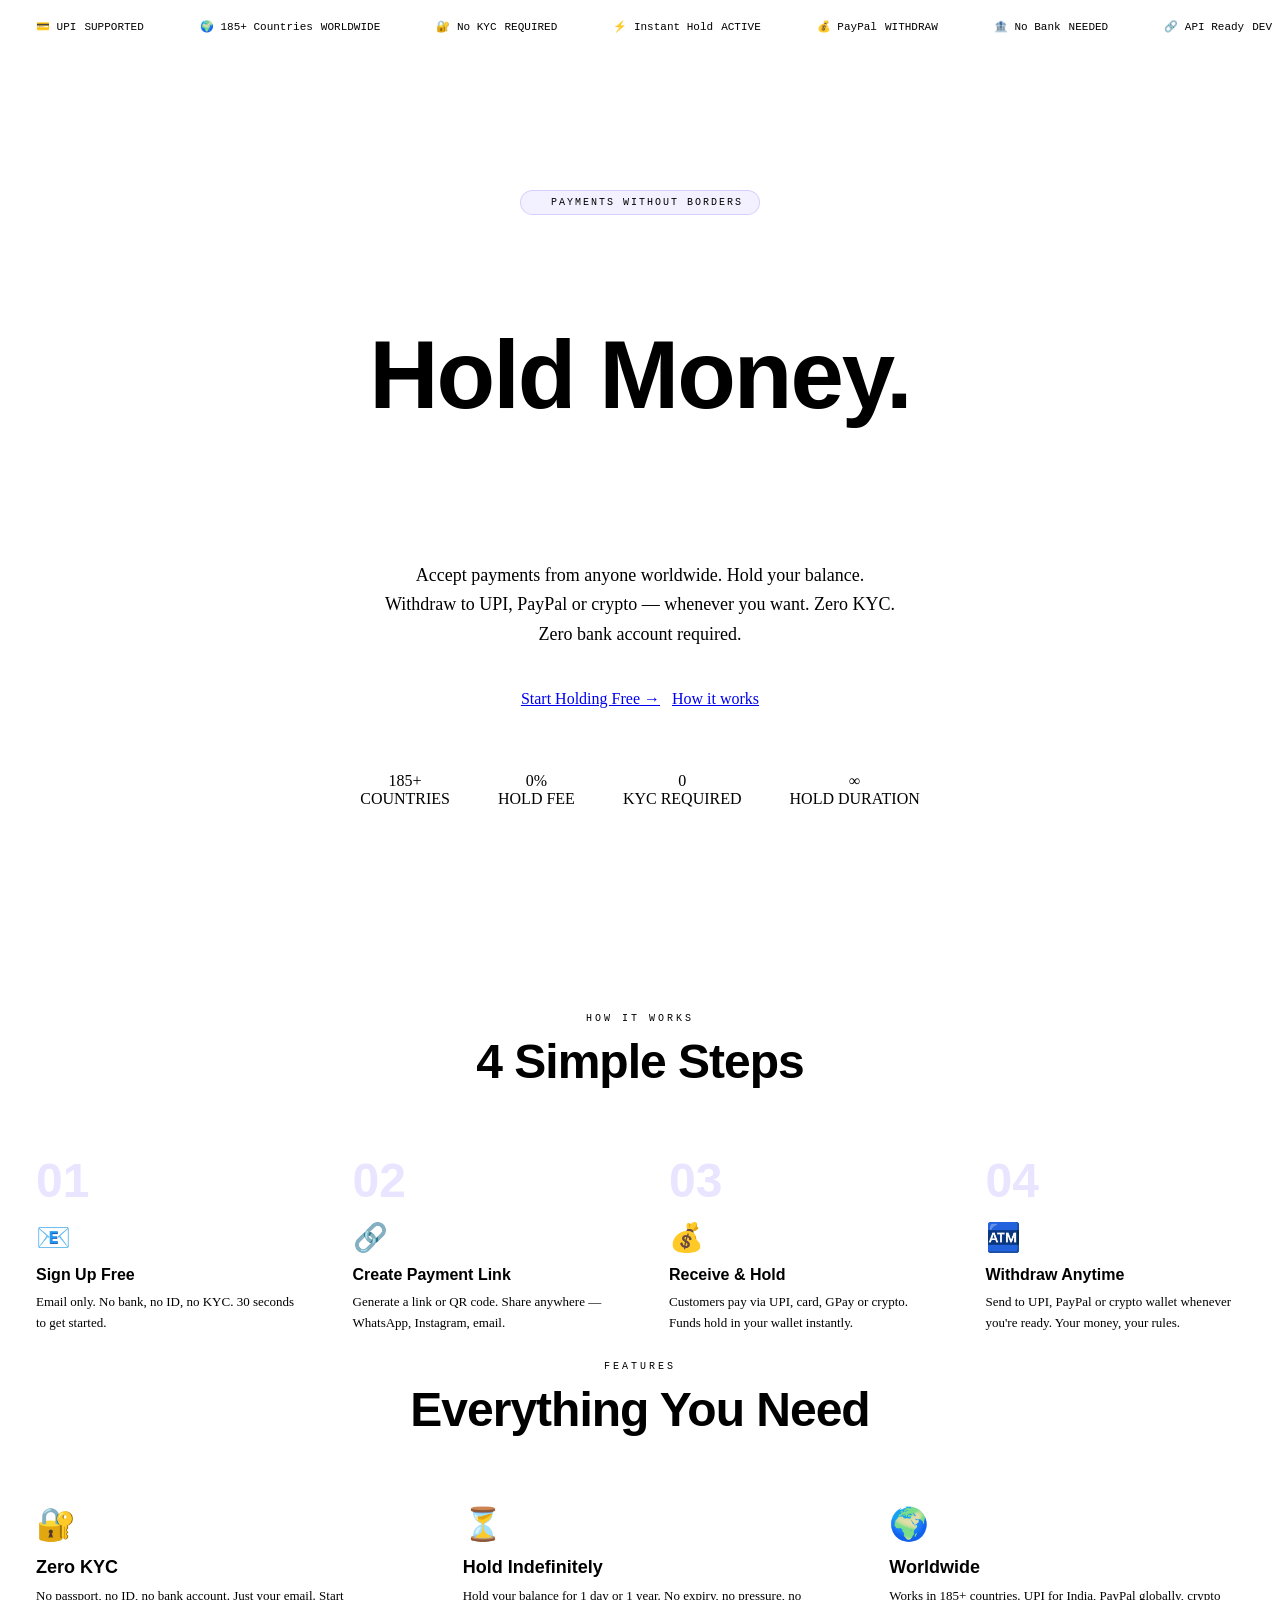
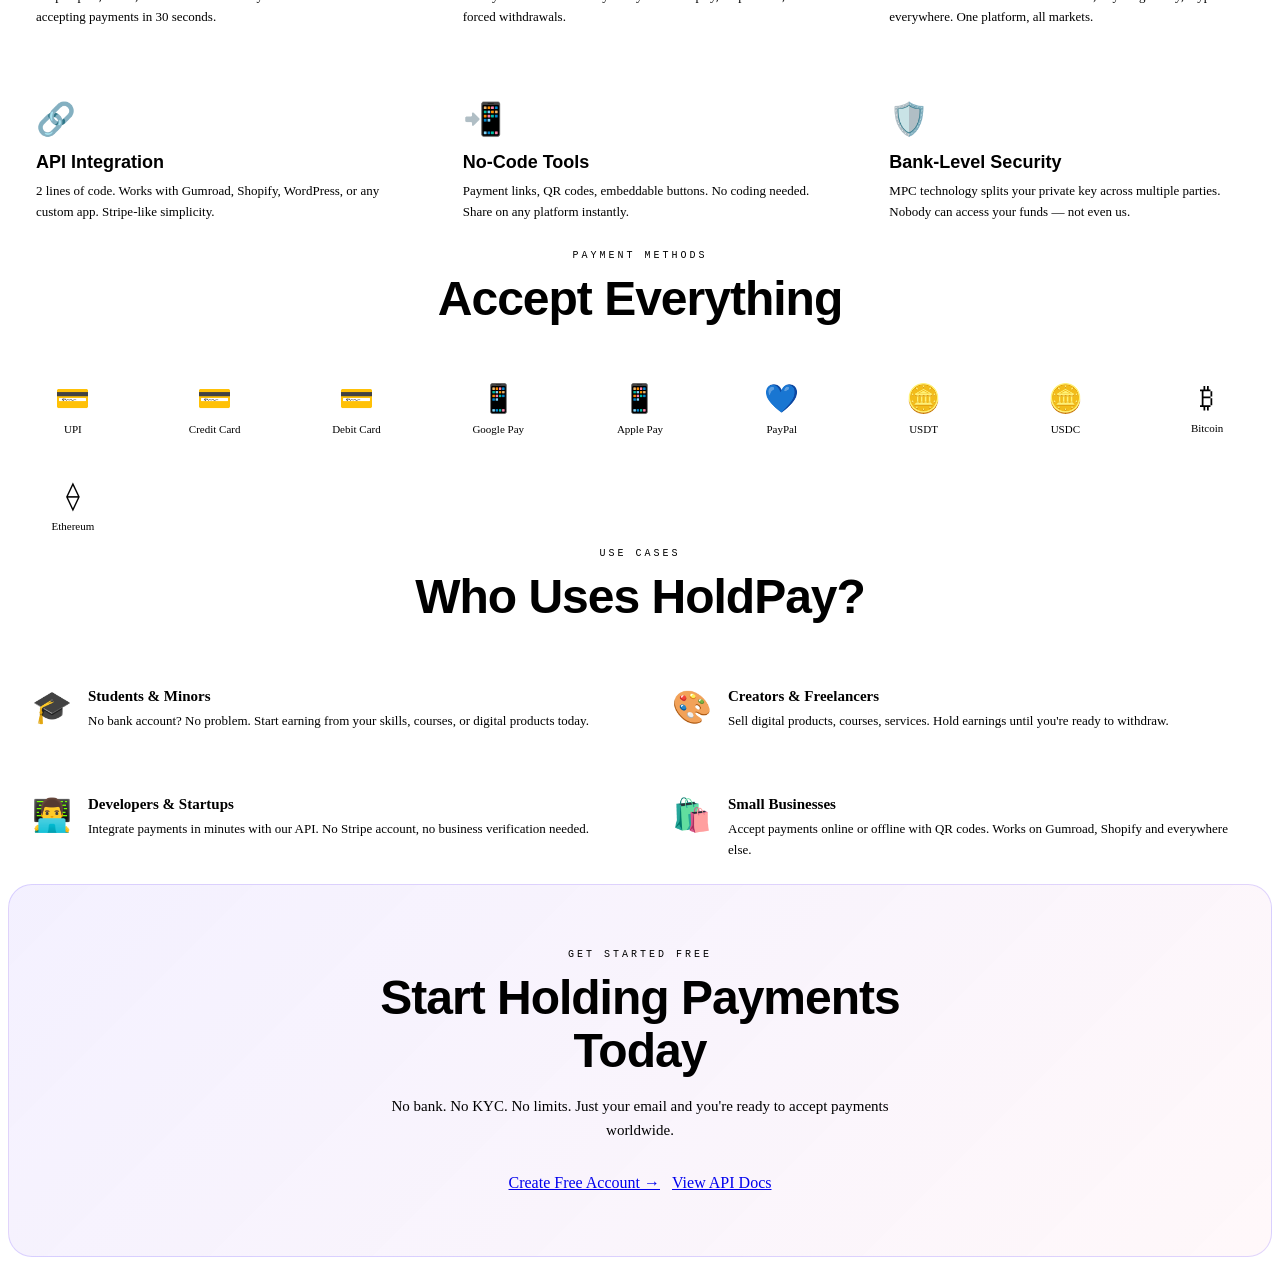
==== index.html @ 2af6b107 "Add files via upload" ====
<!DOCTYPE html>
<html lang="en">
<head>
<meta charset="UTF-8">
<meta name="viewport" content="width=device-width, initial-scale=1.0">
<title>HoldPay — Hold. Pay. Anywhere. No Bank Needed.</title>
<meta name="description" content="Hold payments without a bank account. No KYC. No limits. Works worldwide. Accept UPI, cards, crypto — withdraw to UPI or PayPal anytime.">
<link rel="stylesheet" href="css/main.css">
<style>
/* HERO */
.hero {
  min-height: 92vh;
  display: flex; flex-direction: column;
  justify-content: center; align-items: center;
  text-align: center; padding: 80px 24px 60px;
  position: relative; z-index: 1;
}

.hero-badge {
  display: inline-flex; align-items: center; gap: 8px;
  background: rgba(108,71,255,0.08);
  border: 1px solid rgba(108,71,255,0.2);
  border-radius: 100px; padding: 6px 16px;
  font-family: 'JetBrains Mono', monospace;
  font-size: 10px; letter-spacing: 2px; color: var(--accent);
  margin-bottom: 32px;
}

.hero-badge::before {
  content: ''; width: 6px; height: 6px;
  background: var(--accent3); border-radius: 50%;
  animation: livepulse 1.5s infinite;
}

.hero-title {
  font-family: 'Syne', sans-serif;
  font-size: clamp(48px, 9vw, 96px);
  font-weight: 800; letter-spacing: -2px; line-height: 1;
  margin-bottom: 24px;
}

.hero-title .line1 { display: block; color: var(--text); }
.hero-title .line2 {
  display: block;
  background: linear-gradient(135deg, var(--accent) 0%, var(--accent2) 100%);
  -webkit-background-clip: text; -webkit-text-fill-color: transparent;
}

.hero-sub {
  font-size: 18px; color: var(--muted2);
  max-width: 520px; line-height: 1.65; margin-bottom: 40px;
}

.hero-btns {
  display: flex; gap: 12px; flex-wrap: wrap;
  justify-content: center; margin-bottom: 64px;
}

/* STATS */
.stats-row {
  display: flex; gap: 48px; flex-wrap: wrap;
  justify-content: center; margin-bottom: 80px;
}

.stat-item { text-align: center; }

/* MARQUEE */
.marquee-wrap {
  width: 100%; overflow: hidden;
  background: var(--surface);
  border-top: 1px solid var(--border);
  border-bottom: 1px solid var(--border);
  padding: 12px 0;
}

.marquee-track {
  display: flex; gap: 0;
  animation: marquee 25s linear infinite;
  white-space: nowrap;
}

.marquee-item {
  display: inline-flex; align-items: center; gap: 8px;
  padding: 0 28px;
  font-family: 'JetBrains Mono', monospace;
  font-size: 11px; color: var(--muted2);
}

.marquee-item span { color: var(--accent3); }
@keyframes marquee { from { transform: translateX(0); } to { transform: translateX(-50%); } }

/* HOW IT WORKS */
.steps-grid {
  display: grid; grid-template-columns: repeat(4, 1fr);
  gap: 2px; position: relative;
}

@media(max-width:768px) { .steps-grid { grid-template-columns: 1fr 1fr; gap: 12px; } }

.step-card {
  background: var(--surface); border: 1px solid var(--border);
  padding: 28px; position: relative; overflow: hidden;
  transition: border-color 0.2s;
}

.step-card:first-child { border-radius: 16px 0 0 16px; }
.step-card:last-child { border-radius: 0 16px 16px 0; }
.step-card:hover { border-color: rgba(108,71,255,0.4); }

.step-num {
  font-family: 'Syne', sans-serif; font-size: 48px;
  font-weight: 800; color: rgba(108,71,255,0.15);
  line-height: 1; margin-bottom: 16px;
}

.step-icon { font-size: 28px; margin-bottom: 12px; display: block; }
.step-title { font-family: 'Syne', sans-serif; font-size: 16px; font-weight: 700; margin-bottom: 8px; }
.step-desc { font-size: 13px; color: var(--muted2); line-height: 1.6; }

/* FEATURES */
.features-grid {
  display: grid; grid-template-columns: repeat(3, 1fr); gap: 16px;
}

@media(max-width:768px) { .features-grid { grid-template-columns: 1fr; } }

.feature-card {
  background: var(--surface); border: 1px solid var(--border);
  border-radius: 16px; padding: 28px;
  transition: all 0.25s; position: relative; overflow: hidden;
}

.feature-card::before {
  content: ''; position: absolute; inset: 0;
  opacity: 0; transition: opacity 0.25s;
}

.feature-card.fc1::before { background: radial-gradient(circle at 0% 0%, rgba(108,71,255,0.08), transparent 60%); }
.feature-card.fc2::before { background: radial-gradient(circle at 0% 0%, rgba(255,71,120,0.08), transparent 60%); }
.feature-card.fc3::before { background: radial-gradient(circle at 0% 0%, rgba(0,229,160,0.08), transparent 60%); }
.feature-card.fc4::before { background: radial-gradient(circle at 0% 0%, rgba(255,179,71,0.08), transparent 60%); }
.feature-card.fc5::before { background: radial-gradient(circle at 0% 0%, rgba(108,71,255,0.08), transparent 60%); }
.feature-card.fc6::before { background: radial-gradient(circle at 0% 0%, rgba(255,71,120,0.08), transparent 60%); }

.feature-card:hover { transform: translateY(-4px); border-color: var(--border2); }
.feature-card:hover::before { opacity: 1; }
.feature-card.fc1:hover { border-color: rgba(108,71,255,0.35); }
.feature-card.fc2:hover { border-color: rgba(255,71,120,0.35); }
.feature-card.fc3:hover { border-color: rgba(0,229,160,0.35); }

.feature-icon { font-size: 32px; margin-bottom: 14px; display: block; }
.feature-title { font-family: 'Syne', sans-serif; font-size: 18px; font-weight: 700; margin-bottom: 8px; }
.feature-desc { font-size: 13px; color: var(--muted2); line-height: 1.6; }

/* USE CASES */
.usecase-grid {
  display: grid; grid-template-columns: 1fr 1fr; gap: 16px;
}
@media(max-width:768px) { .usecase-grid { grid-template-columns: 1fr; } }

.usecase-card {
  background: var(--surface); border: 1px solid var(--border);
  border-radius: 14px; padding: 24px;
  display: flex; gap: 16px; align-items: flex-start;
  transition: all 0.2s;
}
.usecase-card:hover { border-color: rgba(108,71,255,0.3); transform: translateY(-2px); }
.usecase-emoji { font-size: 32px; flex-shrink: 0; }
.usecase-title { font-weight: 700; font-size: 15px; margin-bottom: 6px; }
.usecase-desc { font-size: 13px; color: var(--muted2); line-height: 1.6; }

/* PAYMENT METHODS */
.methods-grid {
  display: grid; grid-template-columns: repeat(auto-fill, minmax(120px, 1fr));
  gap: 12px;
}

.method-card {
  background: var(--surface); border: 1px solid var(--border);
  border-radius: 10px; padding: 16px;
  text-align: center; transition: all 0.2s;
}
.method-card:hover { border-color: var(--accent); transform: translateY(-2px); }
.method-icon { font-size: 28px; margin-bottom: 8px; display: block; }
.method-name { font-size: 11px; color: var(--muted2); }

/* CTA SECTION */
.cta-section {
  background: linear-gradient(135deg, rgba(108,71,255,0.08), rgba(255,71,120,0.04));
  border: 1px solid rgba(108,71,255,0.2);
  border-radius: 24px; padding: 64px; text-align: center;
}

.section-eyebrow {
  font-family: 'JetBrains Mono', monospace;
  font-size: 10px; letter-spacing: 3px; color: var(--accent);
  margin-bottom: 12px;
}

.section-title {
  font-family: 'Syne', sans-serif; font-size: 48px;
  font-weight: 800; letter-spacing: -1px; line-height: 1.1;
  margin-bottom: 12px;
}

.section-sub {
  color: var(--muted2); font-size: 15px;
  max-width: 500px; line-height: 1.6;
}

@media(max-width:600px) {
  .hero { min-height: auto; padding: 60px 16px 40px; }
  .stats-row { gap: 24px; }
  .steps-grid { grid-template-columns: 1fr; }
  .step-card { border-radius: 12px !important; }
  .section-title { font-size: 32px; }
  .cta-section { padding: 40px 24px; }
}
</style>
</head>
<body>

<div id="nav" data-page="home"></div>

<!-- MARQUEE -->
<div class="marquee-wrap">
  <div class="marquee-track">
    <div class="marquee-item">💳 UPI <span>SUPPORTED</span></div>
    <div class="marquee-item">🌍 185+ Countries <span>WORLDWIDE</span></div>
    <div class="marquee-item">🔐 No KYC <span>REQUIRED</span></div>
    <div class="marquee-item">⚡ Instant Hold <span>ACTIVE</span></div>
    <div class="marquee-item">💰 PayPal <span>WITHDRAW</span></div>
    <div class="marquee-item">🏦 No Bank <span>NEEDED</span></div>
    <div class="marquee-item">🔗 API Ready <span>DEVELOPERS</span></div>
    <div class="marquee-item">💳 UPI <span>SUPPORTED</span></div>
    <div class="marquee-item">🌍 185+ Countries <span>WORLDWIDE</span></div>
    <div class="marquee-item">🔐 No KYC <span>REQUIRED</span></div>
    <div class="marquee-item">⚡ Instant Hold <span>ACTIVE</span></div>
    <div class="marquee-item">💰 PayPal <span>WITHDRAW</span></div>
    <div class="marquee-item">🏦 No Bank <span>NEEDED</span></div>
    <div class="marquee-item">🔗 API Ready <span>DEVELOPERS</span></div>
  </div>
</div>

<!-- HERO -->
<section class="hero">
  <div class="hero-badge">PAYMENTS WITHOUT BORDERS</div>
  <h1 class="hero-title fade-up">
    <span class="line1">Hold Money.</span>
    <span class="line2">No Bank Needed.</span>
  </h1>
  <p class="hero-sub fade-up-2">Accept payments from anyone worldwide. Hold your balance. Withdraw to UPI, PayPal or crypto — whenever you want. Zero KYC. Zero bank account required.</p>
  <div class="hero-btns fade-up-3">
    <a href="signup.html" class="btn btn-primary btn-lg">Start Holding Free →</a>
    <a href="how.html" class="btn btn-secondary btn-lg">How it works</a>
  </div>
  <div class="stats-row fade-up-4">
    <div class="stat-item">
      <div class="stat-num glow-text">185+</div>
      <div class="stat-label">COUNTRIES</div>
    </div>
    <div class="stat-item">
      <div class="stat-num glow-text">0%</div>
      <div class="stat-label">HOLD FEE</div>
    </div>
    <div class="stat-item">
      <div class="stat-num glow-text">0</div>
      <div class="stat-label">KYC REQUIRED</div>
    </div>
    <div class="stat-item">
      <div class="stat-num glow-text">∞</div>
      <div class="stat-label">HOLD DURATION</div>
    </div>
  </div>
</section>

<!-- HOW IT WORKS -->
<section class="section">
  <div class="container">
    <div class="section-eyebrow" style="text-align:center;">HOW IT WORKS</div>
    <div class="section-title" style="text-align:center; margin-bottom:40px;">4 Simple Steps</div>

    <div class="steps-grid">
      <div class="step-card">
        <div class="step-num">01</div>
        <span class="step-icon">📧</span>
        <div class="step-title">Sign Up Free</div>
        <div class="step-desc">Email only. No bank, no ID, no KYC. 30 seconds to get started.</div>
      </div>
      <div class="step-card">
        <div class="step-num">02</div>
        <span class="step-icon">🔗</span>
        <div class="step-title">Create Payment Link</div>
        <div class="step-desc">Generate a link or QR code. Share anywhere — WhatsApp, Instagram, email.</div>
      </div>
      <div class="step-card">
        <div class="step-num">03</div>
        <span class="step-icon">💰</span>
        <div class="step-title">Receive & Hold</div>
        <div class="step-desc">Customers pay via UPI, card, GPay or crypto. Funds hold in your wallet instantly.</div>
      </div>
      <div class="step-card">
        <div class="step-num">04</div>
        <span class="step-icon">🏧</span>
        <div class="step-title">Withdraw Anytime</div>
        <div class="step-desc">Send to UPI, PayPal or crypto wallet whenever you're ready. Your money, your rules.</div>
      </div>
    </div>
  </div>
</section>

<!-- FEATURES -->
<section class="section" style="padding-top:0;">
  <div class="container">
    <div class="section-eyebrow" style="text-align:center;">FEATURES</div>
    <div class="section-title" style="text-align:center; margin-bottom:40px;">Everything You Need</div>

    <div class="features-grid">
      <div class="feature-card fc1">
        <span class="feature-icon">🔐</span>
        <div class="feature-title">Zero KYC</div>
        <div class="feature-desc">No passport, no ID, no bank account. Just your email. Start accepting payments in 30 seconds.</div>
      </div>
      <div class="feature-card fc2">
        <span class="feature-icon">⏳</span>
        <div class="feature-title">Hold Indefinitely</div>
        <div class="feature-desc">Hold your balance for 1 day or 1 year. No expiry, no pressure, no forced withdrawals.</div>
      </div>
      <div class="feature-card fc3">
        <span class="feature-icon">🌍</span>
        <div class="feature-title">Worldwide</div>
        <div class="feature-desc">Works in 185+ countries. UPI for India, PayPal globally, crypto everywhere. One platform, all markets.</div>
      </div>
      <div class="feature-card fc4">
        <span class="feature-icon">🔗</span>
        <div class="feature-title">API Integration</div>
        <div class="feature-desc">2 lines of code. Works with Gumroad, Shopify, WordPress, or any custom app. Stripe-like simplicity.</div>
      </div>
      <div class="feature-card fc5">
        <span class="feature-icon">📲</span>
        <div class="feature-title">No-Code Tools</div>
        <div class="feature-desc">Payment links, QR codes, embeddable buttons. No coding needed. Share on any platform instantly.</div>
      </div>
      <div class="feature-card fc6">
        <span class="feature-icon">🛡️</span>
        <div class="feature-title">Bank-Level Security</div>
        <div class="feature-desc">MPC technology splits your private key across multiple parties. Nobody can access your funds — not even us.</div>
      </div>
    </div>
  </div>
</section>

<!-- PAYMENT METHODS -->
<section class="section" style="padding-top:0;">
  <div class="container">
    <div class="section-eyebrow" style="text-align:center;">PAYMENT METHODS</div>
    <div class="section-title" style="text-align:center; margin-bottom:40px;">Accept Everything</div>

    <div class="methods-grid">
      <div class="method-card"><span class="method-icon">💳</span><div class="method-name">UPI</div></div>
      <div class="method-card"><span class="method-icon">💳</span><div class="method-name">Credit Card</div></div>
      <div class="method-card"><span class="method-icon">💳</span><div class="method-name">Debit Card</div></div>
      <div class="method-card"><span class="method-icon">📱</span><div class="method-name">Google Pay</div></div>
      <div class="method-card"><span class="method-icon">📱</span><div class="method-name">Apple Pay</div></div>
      <div class="method-card"><span class="method-icon">💙</span><div class="method-name">PayPal</div></div>
      <div class="method-card"><span class="method-icon">🪙</span><div class="method-name">USDT</div></div>
      <div class="method-card"><span class="method-icon">🪙</span><div class="method-name">USDC</div></div>
      <div class="method-card"><span class="method-icon">₿</span><div class="method-name">Bitcoin</div></div>
      <div class="method-card"><span class="method-icon">⟠</span><div class="method-name">Ethereum</div></div>
    </div>
  </div>
</section>

<!-- USE CASES -->
<section class="section" style="padding-top:0;">
  <div class="container">
    <div class="section-eyebrow" style="text-align:center;">USE CASES</div>
    <div class="section-title" style="text-align:center; margin-bottom:40px;">Who Uses HoldPay?</div>

    <div class="usecase-grid">
      <div class="usecase-card">
        <span class="usecase-emoji">🎓</span>
        <div>
          <div class="usecase-title">Students & Minors</div>
          <div class="usecase-desc">No bank account? No problem. Start earning from your skills, courses, or digital products today.</div>
        </div>
      </div>
      <div class="usecase-card">
        <span class="usecase-emoji">🎨</span>
        <div>
          <div class="usecase-title">Creators & Freelancers</div>
          <div class="usecase-desc">Sell digital products, courses, services. Hold earnings until you're ready to withdraw.</div>
        </div>
      </div>
      <div class="usecase-card">
        <span class="usecase-emoji">👨‍💻</span>
        <div>
          <div class="usecase-title">Developers & Startups</div>
          <div class="usecase-desc">Integrate payments in minutes with our API. No Stripe account, no business verification needed.</div>
        </div>
      </div>
      <div class="usecase-card">
        <span class="usecase-emoji">🛍️</span>
        <div>
          <div class="usecase-title">Small Businesses</div>
          <div class="usecase-desc">Accept payments online or offline with QR codes. Works on Gumroad, Shopify and everywhere else.</div>
        </div>
      </div>
    </div>
  </div>
</section>

<!-- CTA -->
<section class="section" style="padding-top:0;">
  <div class="container">
    <div class="cta-section">
      <div class="section-eyebrow">GET STARTED FREE</div>
      <div class="section-title">Start Holding Payments<br>Today</div>
      <p class="section-sub" style="margin: 16px auto 32px;">No bank. No KYC. No limits. Just your email and you're ready to accept payments worldwide.</p>
      <div style="display:flex; gap:12px; justify-content:center; flex-wrap:wrap;">
        <a href="signup.html" class="btn btn-primary btn-lg">Create Free Account →</a>
        <a href="developers.html" class="btn btn-secondary btn-lg">View API Docs</a>
      </div>
    </div>
  </div>
</section>

<div id="footer"></div>
<script src="js/holdpay.js"></script>
</body>
</html>
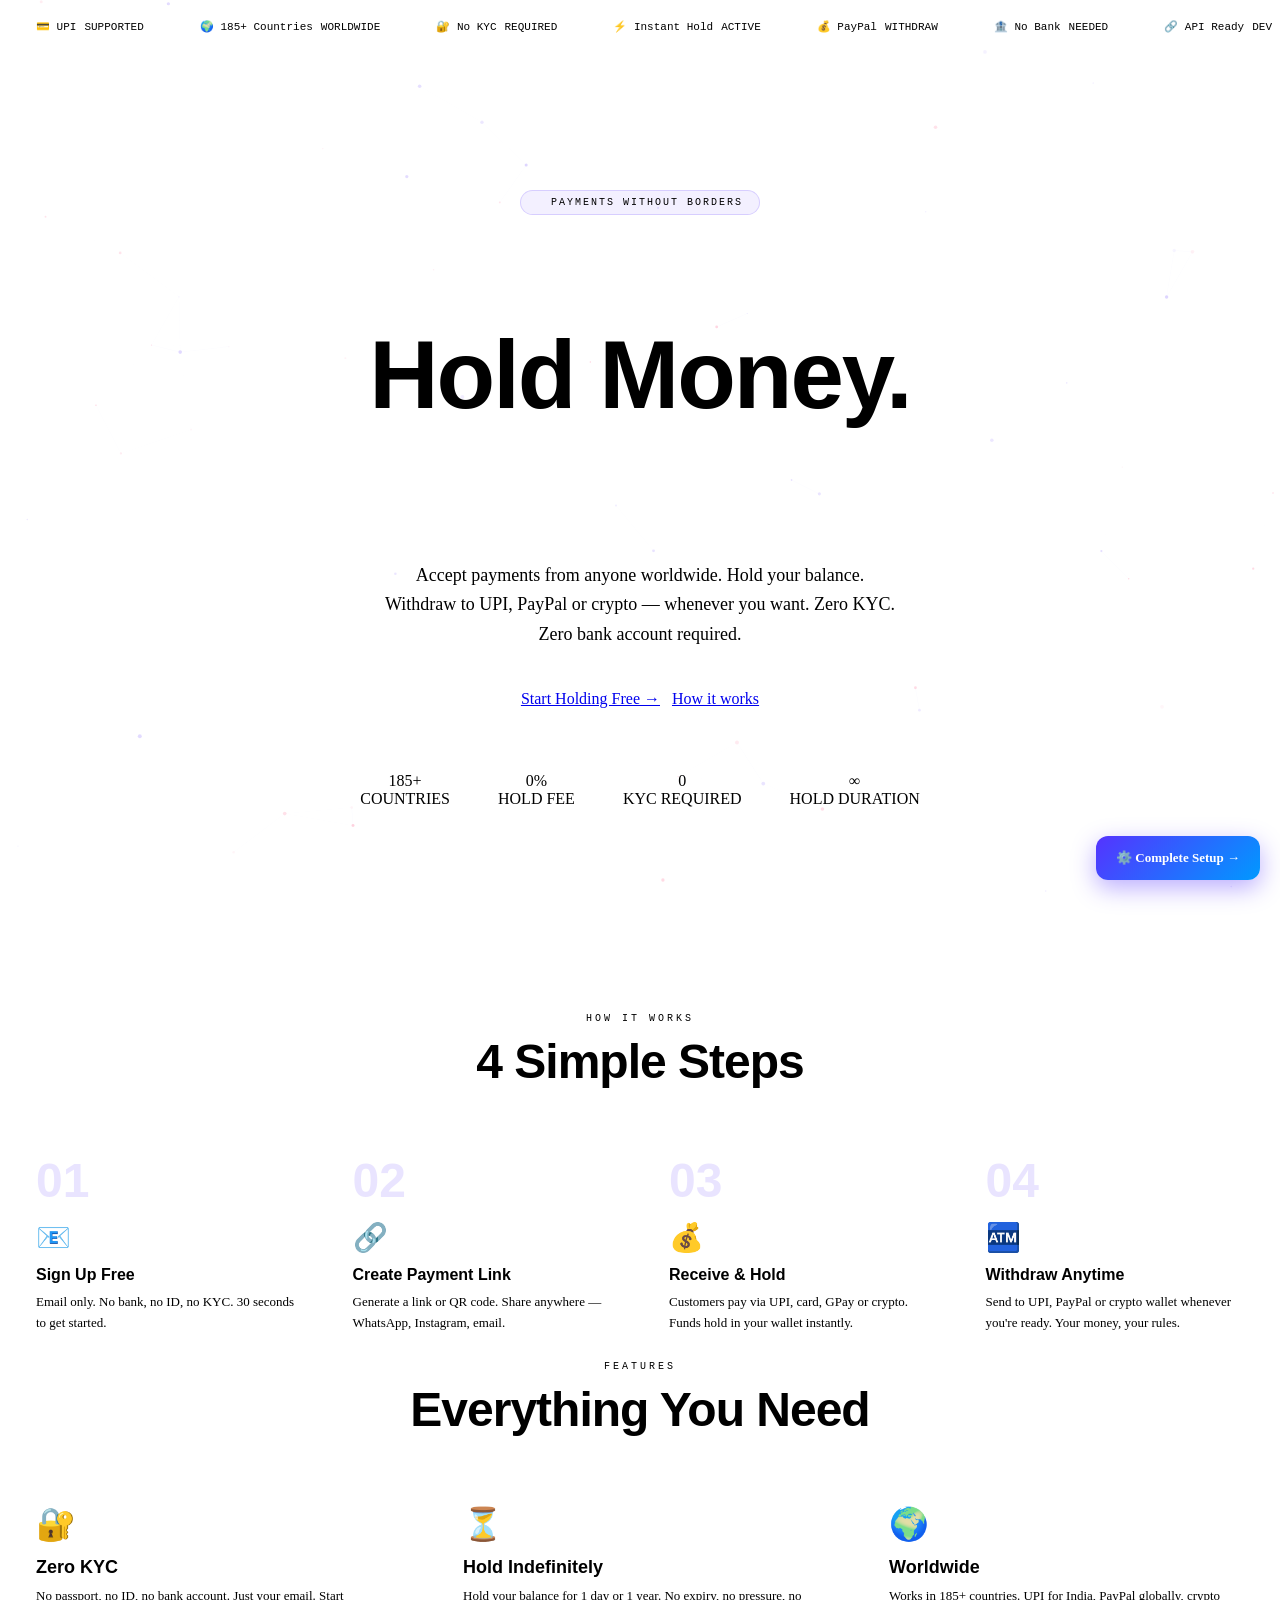
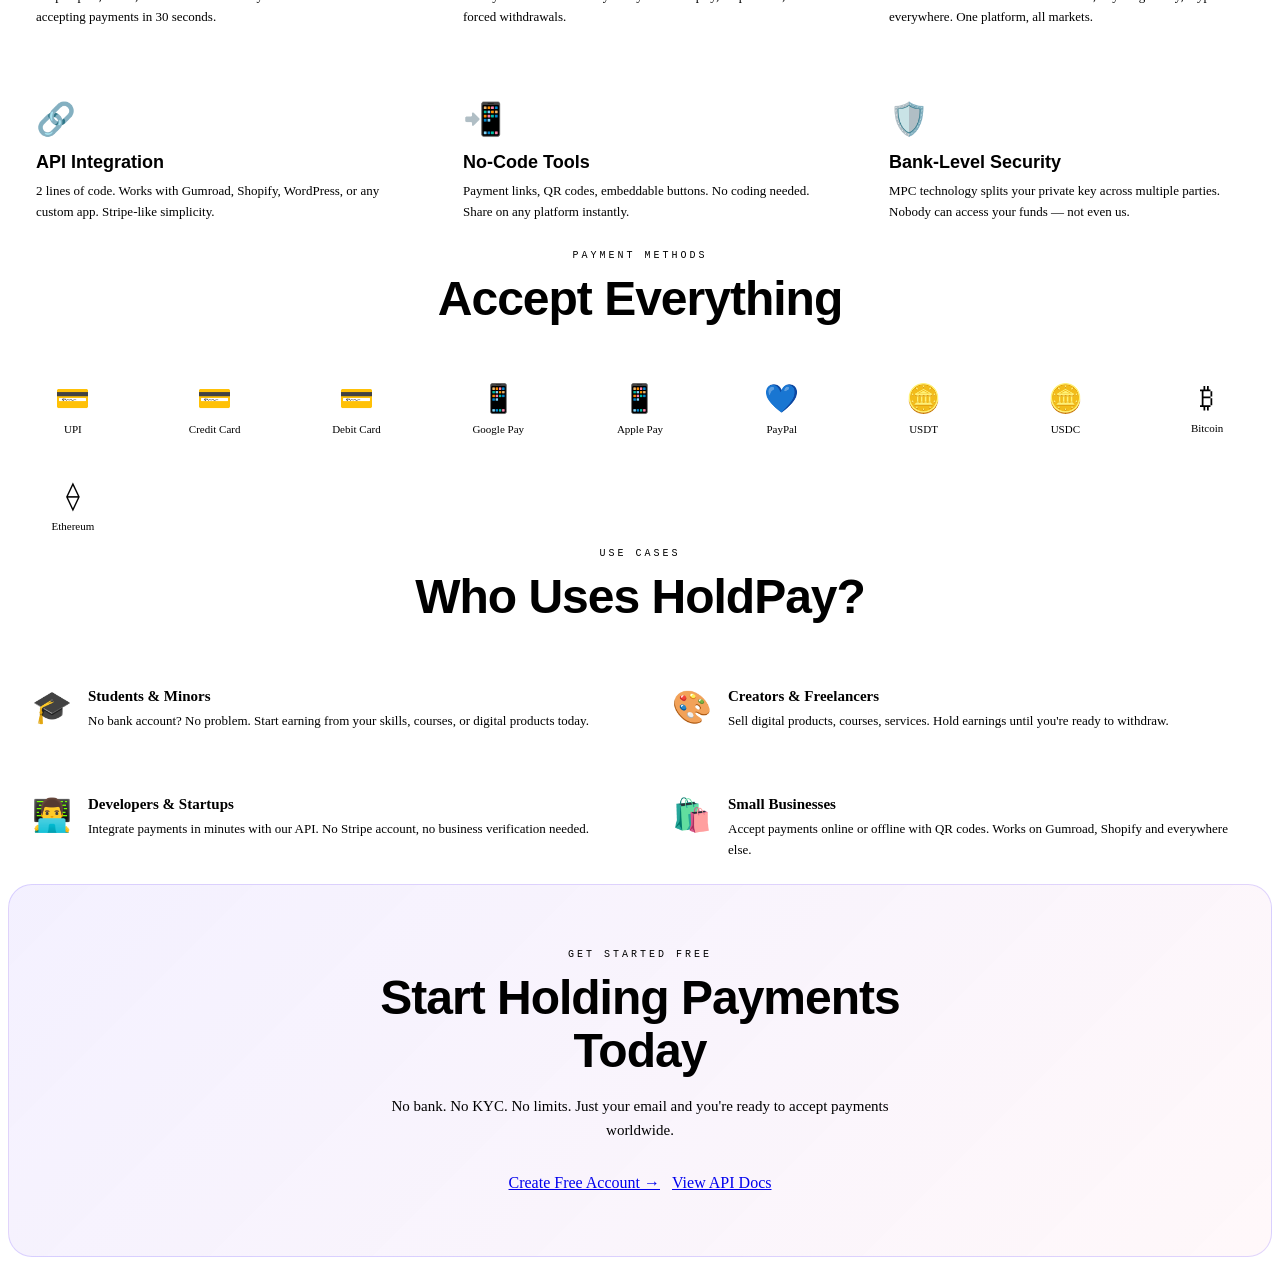
==== commit ebd5e1dc: "Add files via upload" ====
--- a/index.html
+++ b/index.html
@@ -217,6 +217,70 @@
   .cta-section { padding: 40px 24px; }
 }
 </style>
+
+<style id="animations">
+@keyframes floatUp{0%{opacity:0;transform:translateY(40px)}100%{opacity:1;transform:translateY(0)}}
+@keyframes scaleIn{0%{opacity:0;transform:scale(0.92)}100%{opacity:1;transform:scale(1)}}
+@keyframes fadeSlide{0%{opacity:0;transform:translateX(-20px)}100%{opacity:1;transform:translateX(0)}}
+@keyframes glowPulse{0%,100%{box-shadow:0 0 0 0 rgba(108,71,255,0)}50%{box-shadow:0 0 40px 8px rgba(108,71,255,0.12)}}
+@keyframes borderBlink{0%,100%{border-color:rgba(108,71,255,0.2)}50%{border-color:rgba(108,71,255,0.6)}}
+
+.hero-badge{animation:borderBlink 3s ease-in-out infinite}
+.hero-title{animation:floatUp .8s ease .1s both}
+.hero-sub{animation:floatUp .8s ease .2s both}
+.hero-btns{animation:floatUp .8s ease .3s both}
+.stats-row{animation:floatUp .8s ease .45s both}
+
+.step-card:nth-child(1){animation:floatUp .6s ease .1s both}
+.step-card:nth-child(2){animation:floatUp .6s ease .2s both}
+.step-card:nth-child(3){animation:floatUp .6s ease .3s both}
+.step-card:nth-child(4){animation:floatUp .6s ease .4s both}
+.step-card{transition:transform .25s ease,border-color .25s ease}
+.step-card:hover{transform:translateY(-4px)}
+
+.feature-card:nth-child(1){animation:scaleIn .5s ease .05s both}
+.feature-card:nth-child(2){animation:scaleIn .5s ease .1s both}
+.feature-card:nth-child(3){animation:scaleIn .5s ease .15s both}
+.feature-card:nth-child(4){animation:scaleIn .5s ease .2s both}
+.feature-card:nth-child(5){animation:scaleIn .5s ease .25s both}
+.feature-card:nth-child(6){animation:scaleIn .5s ease .3s both}
+.feature-card{transition:transform .3s cubic-bezier(.34,1.56,.64,1),border-color .2s ease}
+.feature-card:hover{transform:translateY(-6px)}
+
+.stat-item:nth-child(1){animation:floatUp .6s ease .4s both}
+.stat-item:nth-child(2){animation:floatUp .6s ease .5s both}
+.stat-item:nth-child(3){animation:floatUp .6s ease .6s both}
+.stat-item:nth-child(4){animation:floatUp .6s ease .7s both}
+
+.method-card{transition:transform .25s cubic-bezier(.34,1.56,.64,1)}
+.method-card:hover{transform:translateY(-6px) scale(1.06)}
+
+.usecase-card{transition:transform .25s ease,box-shadow .25s ease}
+.usecase-card:hover{transform:translateY(-4px);box-shadow:0 16px 40px rgba(108,71,255,0.12)}
+
+.btn-primary{transition:all .3s cubic-bezier(.34,1.56,.64,1) !important}
+.btn-primary:hover{transform:translateY(-3px) scale(1.04) !important;box-shadow:0 14px 32px rgba(108,71,255,0.35) !important}
+
+.btn-secondary{transition:all .2s ease !important}
+.btn-secondary:hover{transform:translateY(-2px) !important}
+
+.cta-section{animation:glowPulse 4s ease-in-out infinite}
+
+.marquee-item{transition:color .2s ease}
+.marquee-item:hover{color:var(--accent)}
+
+/* Scroll reveal */
+.reveal{opacity:0;transform:translateY(28px);transition:opacity .6s ease,transform .6s ease}
+.reveal.visible{opacity:1;transform:translateY(0)}
+</style>
+<!-- Google Analytics -->
+<script async src="https://www.googletagmanager.com/gtag/js?id=G-LRFXVMYHMQ"></script>
+<script>
+  window.dataLayer = window.dataLayer || [];
+  function gtag(){dataLayer.push(arguments);}
+  gtag('js', new Date());
+  gtag('config', 'G-LRFXVMYHMQ');
+</script>
 </head>
 <body>
 
@@ -427,5 +491,249 @@
 
 <div id="footer"></div>
 <script src="js/holdpay.js"></script>
+<script>
+// ============================================================
+// ANIMATIONS
+// ============================================================
+
+// 1. Floating particles background
+const canvas = document.createElement('canvas');
+canvas.style.cssText = 'position:fixed;top:0;left:0;width:100%;height:100%;pointer-events:none;z-index:0;opacity:0.4;';
+document.body.prepend(canvas);
+const ctx = canvas.getContext('2d');
+
+let particles = [];
+const PARTICLE_COUNT = 60;
+
+function resizeCanvas() {
+  canvas.width = window.innerWidth;
+  canvas.height = window.innerHeight;
+}
+resizeCanvas();
+window.addEventListener('resize', resizeCanvas);
+
+class Particle {
+  constructor() { this.reset(); }
+  reset() {
+    this.x = Math.random() * canvas.width;
+    this.y = Math.random() * canvas.height;
+    this.size = Math.random() * 1.5 + 0.5;
+    this.speedX = (Math.random() - 0.5) * 0.3;
+    this.speedY = (Math.random() - 0.5) * 0.3;
+    this.opacity = Math.random() * 0.5 + 0.1;
+    this.color = Math.random() > 0.5 ? '108,71,255' : '255,71,120';
+  }
+  update() {
+    this.x += this.speedX;
+    this.y += this.speedY;
+    if (this.x < 0 || this.x > canvas.width || this.y < 0 || this.y > canvas.height) this.reset();
+  }
+  draw() {
+    ctx.beginPath();
+    ctx.arc(this.x, this.y, this.size, 0, Math.PI * 2);
+    ctx.fillStyle = `rgba(${this.color},${this.opacity})`;
+    ctx.fill();
+  }
+}
+
+for (let i = 0; i < PARTICLE_COUNT; i++) particles.push(new Particle());
+
+function animateParticles() {
+  ctx.clearRect(0, 0, canvas.width, canvas.height);
+  particles.forEach(p => { p.update(); p.draw(); });
+
+  // Draw connecting lines
+  particles.forEach((p1, i) => {
+    particles.slice(i + 1).forEach(p2 => {
+      const dist = Math.hypot(p1.x - p2.x, p1.y - p2.y);
+      if (dist < 120) {
+        ctx.beginPath();
+        ctx.moveTo(p1.x, p1.y);
+        ctx.lineTo(p2.x, p2.y);
+        ctx.strokeStyle = `rgba(108,71,255,${0.08 * (1 - dist / 120)})`;
+        ctx.lineWidth = 0.5;
+        ctx.stroke();
+      }
+    });
+  });
+
+  requestAnimationFrame(animateParticles);
+}
+animateParticles();
+
+// 2. Scroll reveal animations
+const observerOptions = {
+  threshold: 0.1,
+  rootMargin: '0px 0px -50px 0px'
+};
+
+const observer = new IntersectionObserver((entries) => {
+  entries.forEach(entry => {
+    if (entry.isIntersecting) {
+      entry.target.style.opacity = '1';
+      entry.target.style.transform = 'translateY(0)';
+      observer.unobserve(entry.target);
+    }
+  });
+}, observerOptions);
+
+// Observe all cards and sections
+document.querySelectorAll('.feature-card, .step-card, .usecase-card, .method-card, .stat-item').forEach((el, i) => {
+  el.style.opacity = '0';
+  el.style.transform = 'translateY(30px)';
+  el.style.transition = `opacity 0.6s ease ${i * 0.08}s, transform 0.6s ease ${i * 0.08}s`;
+  observer.observe(el);
+});
+
+// 3. Counter animations for stats
+function animateCounter(el, target, suffix = '') {
+  let current = 0;
+  const increment = target / 60;
+  const timer = setInterval(() => {
+    current += increment;
+    if (current >= target) {
+      current = target;
+      clearInterval(timer);
+    }
+    el.textContent = Math.floor(current) + suffix;
+  }, 16);
+}
+
+const statsObserver = new IntersectionObserver((entries) => {
+  entries.forEach(entry => {
+    if (entry.isIntersecting) {
+      const statNums = entry.target.querySelectorAll('.stat-num');
+      statNums.forEach(el => {
+        const text = el.textContent;
+        if (text.includes('185')) animateCounter(el, 185, '+');
+        else if (text.includes('0%')) { el.textContent = '0%'; }
+        else if (text === '0') { el.textContent = '0'; }
+      });
+      statsObserver.unobserve(entry.target);
+    }
+  });
+}, { threshold: 0.5 });
+
+const statsRow = document.querySelector('.stats-row');
+if (statsRow) statsObserver.observe(statsRow);
+
+// 4. Smooth hover tilt for feature cards
+document.querySelectorAll('.feature-card').forEach(card => {
+  card.addEventListener('mousemove', (e) => {
+    const rect = card.getBoundingClientRect();
+    const x = e.clientX - rect.left;
+    const y = e.clientY - rect.top;
+    const centerX = rect.width / 2;
+    const centerY = rect.height / 2;
+    const rotateX = (y - centerY) / 20;
+    const rotateY = (centerX - x) / 20;
+    card.style.transform = `translateY(-4px) rotateX(${rotateX}deg) rotateY(${rotateY}deg)`;
+  });
+
+  card.addEventListener('mouseleave', () => {
+    card.style.transform = '';
+    card.style.transition = 'transform 0.5s ease';
+  });
+});
+
+// 5. Glowing cursor trail
+const trail = [];
+const TRAIL_LENGTH = 12;
+let mouseX = 0, mouseY = 0;
+
+document.addEventListener('mousemove', (e) => {
+  mouseX = e.clientX;
+  mouseY = e.clientY;
+});
+
+// 6. Typing animation for hero badge
+const badge = document.querySelector('.hero-badge');
+if (badge) {
+  const text = badge.textContent;
+  badge.textContent = '';
+  badge.style.opacity = '1';
+  let i = 0;
+  const typeTimer = setInterval(() => {
+    badge.textContent += text[i];
+    i++;
+    if (i >= text.length) clearInterval(typeTimer);
+  }, 50);
+}
+
+// 7. Smooth number morph for marquee items
+document.querySelectorAll('.marquee-item').forEach(item => {
+  item.addEventListener('mouseenter', () => {
+    item.style.transform = 'scale(1.1)';
+    item.style.transition = 'transform 0.2s ease';
+  });
+  item.addEventListener('mouseleave', () => {
+    item.style.transform = 'scale(1)';
+  });
+});
+
+// 8. Page load animation
+document.body.style.opacity = '0';
+document.body.style.transition = 'opacity 0.5s ease';
+window.addEventListener('load', () => {
+  document.body.style.opacity = '1';
+});
+
+// 9. Parallax on hero
+window.addEventListener('scroll', () => {
+  const scrolled = window.pageYOffset;
+  const hero = document.querySelector('.hero');
+  if (hero) {
+    hero.style.transform = `translateY(${scrolled * 0.3}px)`;
+  }
+});
+
+// 10. Glow effect on buttons
+document.querySelectorAll('.btn-primary').forEach(btn => {
+  btn.addEventListener('mousemove', (e) => {
+    const rect = btn.getBoundingClientRect();
+    const x = e.clientX - rect.left;
+    const y = e.clientY - rect.top;
+    btn.style.background = `radial-gradient(circle at ${x}px ${y}px, rgba(140,100,255,1), rgba(108,71,255,0.8))`;
+  });
+  btn.addEventListener('mouseleave', () => {
+    btn.style.background = '';
+  });
+});
+</script>
+
+<script>
+// Intersection Observer for scroll reveal
+const observer = new IntersectionObserver((entries) => {
+  entries.forEach(e => {
+    if(e.isIntersecting){ e.target.classList.add('visible'); observer.unobserve(e.target); }
+  });
+}, { threshold: 0.12 });
+
+document.addEventListener('DOMContentLoaded', () => {
+  document.querySelectorAll('.section > .container > *').forEach(el => {
+    if(!el.classList.contains('steps-grid') && !el.classList.contains('features-grid')){
+      el.classList.add('reveal');
+      observer.observe(el);
+    }
+  });
+});
+</script>
+
+<script>
+// Check if setup is complete
+window.addEventListener('DOMContentLoaded', () => {
+  const oxaKey = localStorage.getItem('hp_or_key');
+  const supaKey = localStorage.getItem('hp_supa_key');
+  // Show setup banner if not configured
+  if (!oxaKey || !supaKey) {
+    const banner = document.createElement('div');
+    banner.style.cssText = 'position:fixed;bottom:20px;right:20px;background:linear-gradient(135deg,#5533ff,#0099ff);color:white;padding:14px 20px;border-radius:12px;font-size:13px;font-weight:600;cursor:pointer;z-index:9999;box-shadow:0 8px 24px rgba(85,51,255,0.4);';
+    banner.textContent = '⚙️ Complete Setup →';
+    banner.onclick = () => window.location.href = 'setup.html';
+    document.body.appendChild(banner);
+  }
+});
+</script>
 </body>
 </html>
+<!-- ANIMATIONS INJECTED -->
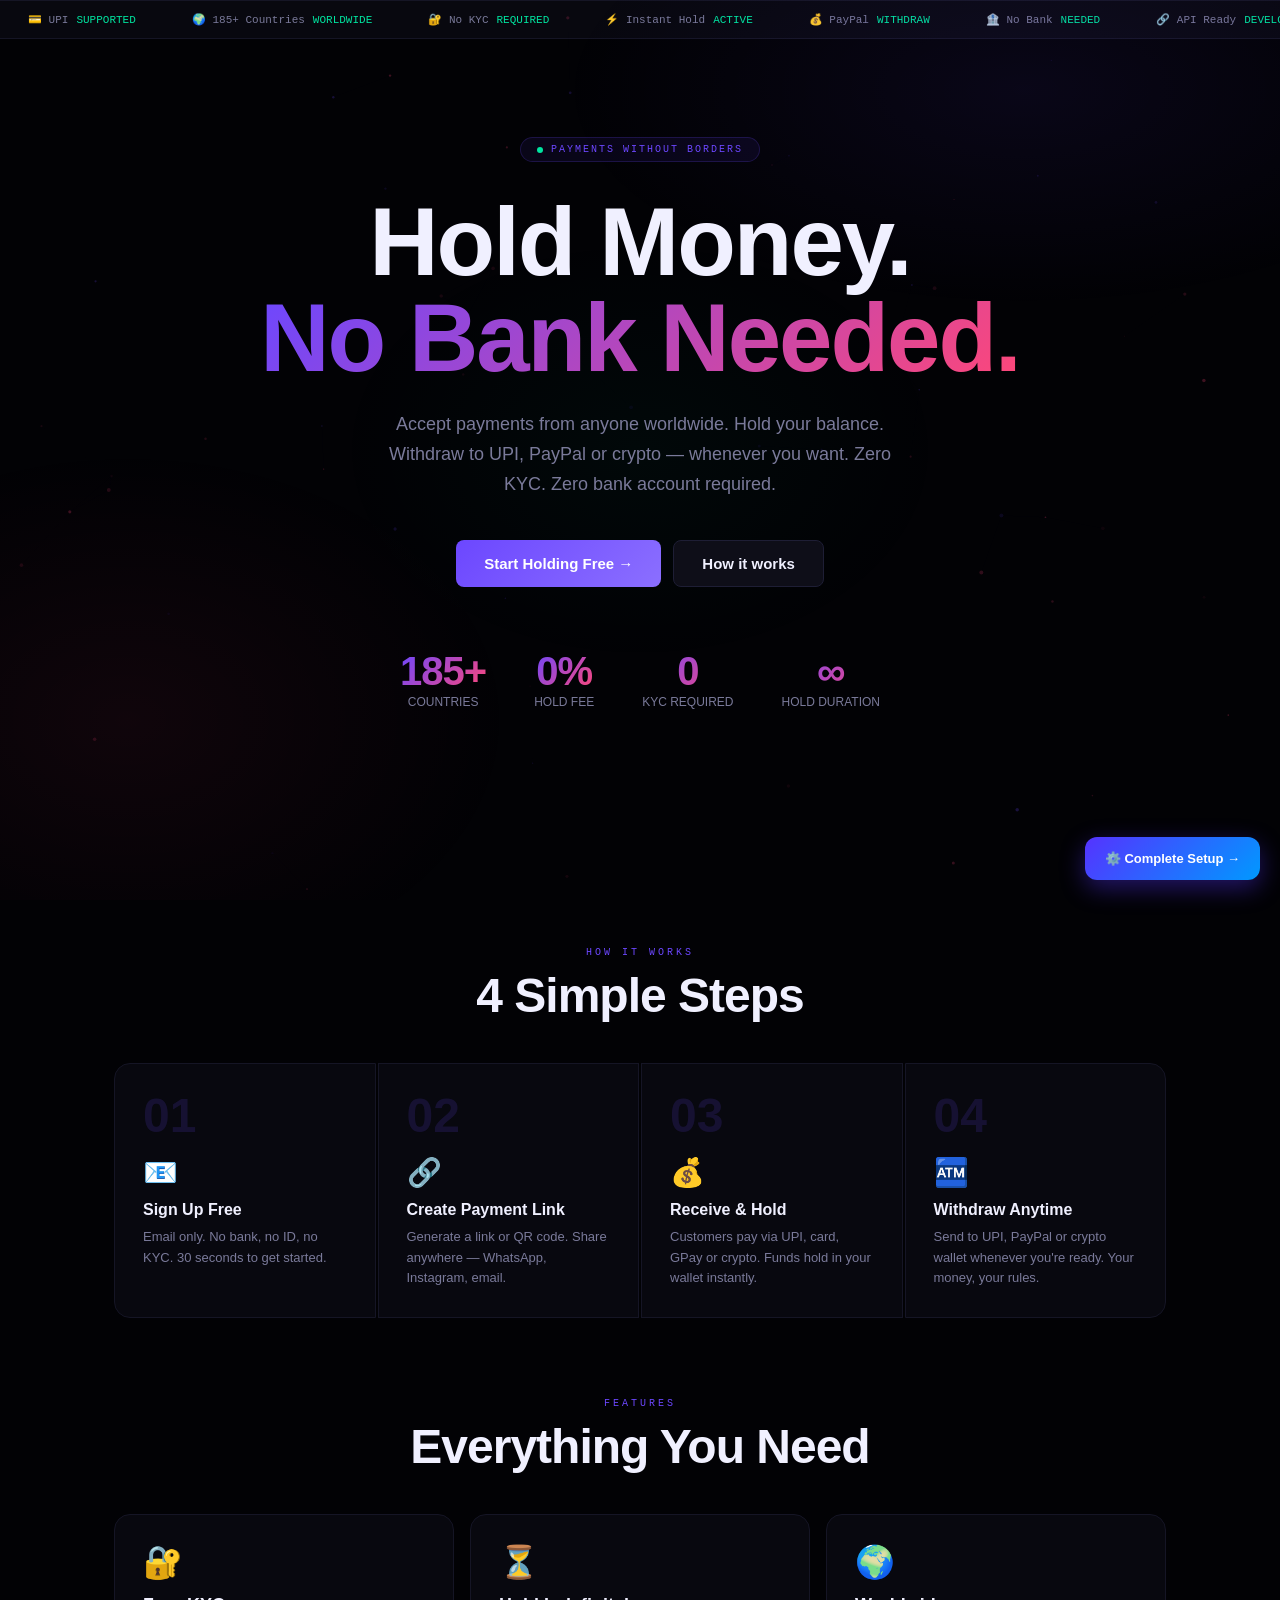
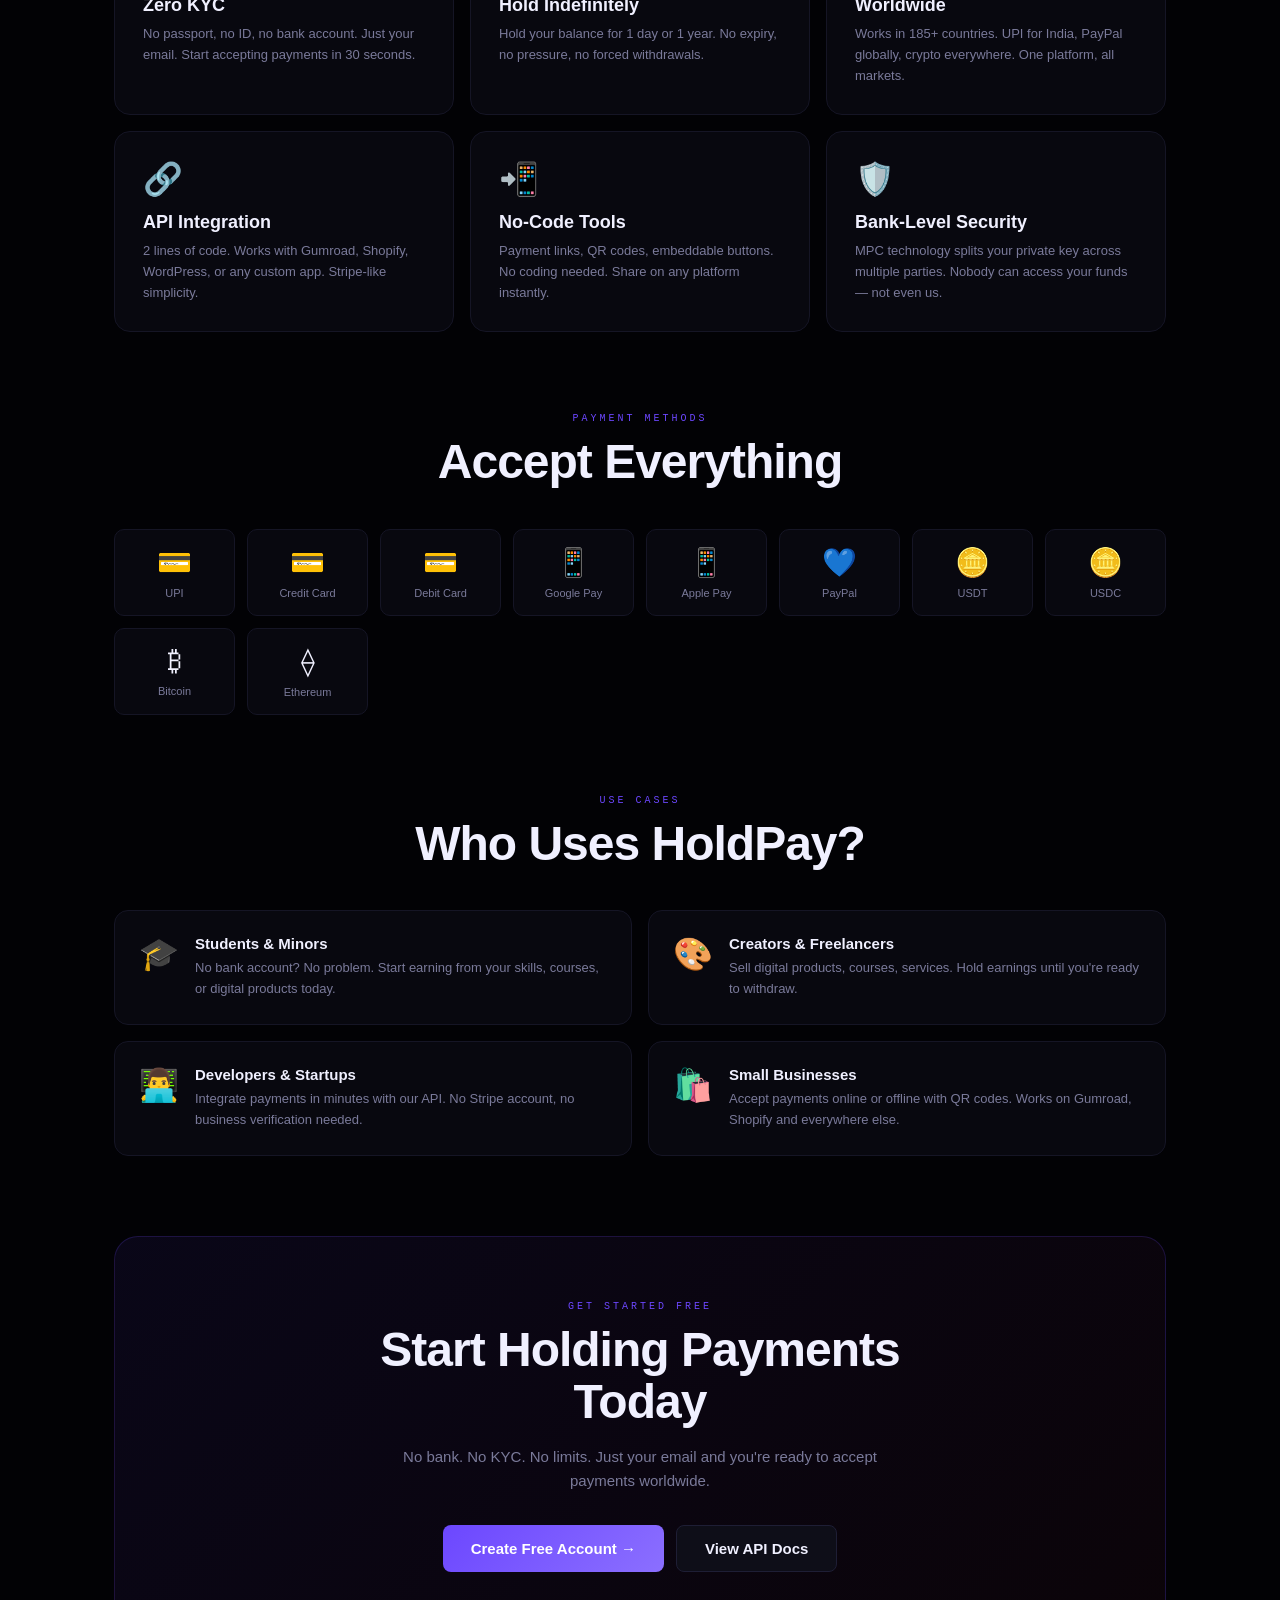
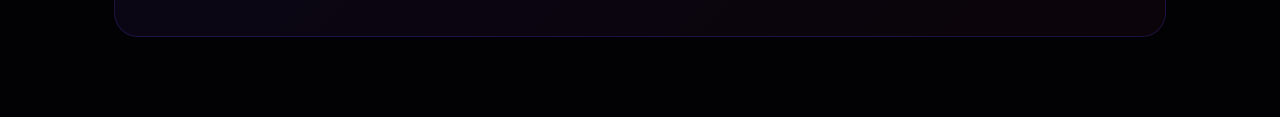
==== commit cbdf86c5: "Update index.html" ====
--- a/index.html
+++ b/index.html
@@ -5,7 +5,7 @@
 <meta name="viewport" content="width=device-width, initial-scale=1.0">
 <title>HoldPay — Hold. Pay. Anywhere. No Bank Needed.</title>
 <meta name="description" content="Hold payments without a bank account. No KYC. No limits. Works worldwide. Accept UPI, cards, crypto — withdraw to UPI or PayPal anytime.">
-<link rel="stylesheet" href="css/main.css">
+<link rel="stylesheet" href="/main.css">
 <style>
 /* HERO */
 .hero {
--- a/main.css
+++ b/main.css
@@ -0,0 +1,213 @@
+@import url('https://fonts.googleapis.com/css2?family=Syne:wght@400;600;700;800&family=DM+Sans:wght@300;400;500;600&family=JetBrains+Mono:wght@400;600&display=swap');
+
+:root {
+  --bg: #020205;
+  --surface: #08080f;
+  --surface2: #0e0e18;
+  --border: #151525;
+  --border2: #1e1e35;
+  --accent: #6c47ff;
+  --accent2: #ff4778;
+  --accent3: #00e5a0;
+  --accent4: #ffb347;
+  --text: #f0f0ff;
+  --muted: #4a4a6a;
+  --muted2: #7a7a9a;
+}
+
+* { margin: 0; padding: 0; box-sizing: border-box; }
+html { scroll-behavior: smooth; }
+
+body {
+  background: var(--bg);
+  color: var(--text);
+  font-family: 'DM Sans', sans-serif;
+  min-height: 100vh;
+  overflow-x: hidden;
+}
+
+body::before {
+  content: '';
+  position: fixed;
+  inset: 0;
+  background:
+    radial-gradient(ellipse 60% 40% at 80% 10%, rgba(108,71,255,0.08) 0%, transparent 60%),
+    radial-gradient(ellipse 50% 50% at 10% 80%, rgba(255,71,120,0.06) 0%, transparent 60%),
+    radial-gradient(ellipse 40% 40% at 50% 50%, rgba(0,229,160,0.03) 0%, transparent 60%);
+  pointer-events: none;
+  z-index: 0;
+}
+
+/* NAV */
+nav {
+  position: sticky; top: 0; z-index: 200;
+  background: rgba(2,2,5,0.85);
+  backdrop-filter: blur(24px);
+  border-bottom: 1px solid var(--border);
+  height: 64px;
+  display: flex; align-items: center; justify-content: space-between;
+  padding: 0 32px;
+}
+
+.nav-logo {
+  font-family: 'Syne', sans-serif;
+  font-size: 22px; font-weight: 800;
+  letter-spacing: -0.5px;
+  background: linear-gradient(135deg, var(--accent), var(--accent2));
+  -webkit-background-clip: text; -webkit-text-fill-color: transparent;
+  text-decoration: none;
+}
+
+.nav-logo span {
+  font-family: 'JetBrains Mono', monospace;
+  font-size: 9px; letter-spacing: 2px;
+  color: var(--accent3); -webkit-text-fill-color: var(--accent3);
+  display: block; margin-top: -4px;
+}
+
+.nav-links { display: flex; align-items: center; gap: 4px; list-style: none; }
+.nav-links a {
+  color: var(--muted2); text-decoration: none;
+  font-size: 13px; font-weight: 500;
+  padding: 8px 14px; border-radius: 6px;
+  transition: all 0.2s;
+}
+.nav-links a:hover, .nav-links a.active { color: var(--text); background: var(--surface2); }
+
+.btn {
+  display: inline-flex; align-items: center; gap: 8px;
+  border-radius: 8px; font-family: 'DM Sans', sans-serif;
+  font-weight: 600; cursor: pointer; transition: all 0.2s;
+  text-decoration: none; border: none; white-space: nowrap;
+}
+.btn-lg { padding: 14px 28px; font-size: 15px; }
+.btn-md { padding: 11px 22px; font-size: 14px; }
+.btn-sm { padding: 8px 16px; font-size: 12px; }
+
+.btn-primary {
+  background: linear-gradient(135deg, var(--accent), #8b6fff);
+  color: #fff;
+}
+.btn-primary:hover { transform: translateY(-2px); box-shadow: 0 10px 28px rgba(108,71,255,0.4); }
+.btn-primary:disabled { opacity: 0.5; cursor: not-allowed; transform: none; }
+
+.btn-secondary {
+  background: var(--surface2); color: var(--text);
+  border: 1px solid var(--border2);
+}
+.btn-secondary:hover { border-color: var(--accent); color: var(--accent); }
+
+.btn-outline {
+  background: transparent; color: var(--accent);
+  border: 1px solid var(--accent);
+}
+.btn-outline:hover { background: rgba(108,71,255,0.1); }
+
+/* CARDS */
+.card {
+  background: var(--surface); border: 1px solid var(--border);
+  border-radius: 16px; padding: 24px;
+  transition: border-color 0.2s, transform 0.2s;
+}
+.card:hover { border-color: var(--border2); }
+.card-glow:hover { border-color: rgba(108,71,255,0.4); box-shadow: 0 0 30px rgba(108,71,255,0.08); }
+
+/* INPUTS */
+.input {
+  background: var(--surface2); border: 1px solid var(--border);
+  border-radius: 8px; padding: 12px 16px;
+  color: var(--text); font-family: 'DM Sans', sans-serif;
+  font-size: 14px; outline: none; transition: border-color 0.2s; width: 100%;
+}
+.input:focus { border-color: var(--accent); }
+.input::placeholder { color: var(--muted); }
+select.input option { background: var(--surface2); }
+
+.input-label {
+  font-size: 11px; font-weight: 600; letter-spacing: 1px;
+  color: var(--muted2); margin-bottom: 6px; display: block;
+}
+
+/* TAGS */
+.tag {
+  display: inline-flex; align-items: center;
+  font-family: 'JetBrains Mono', monospace;
+  font-size: 9px; letter-spacing: 1.5px;
+  padding: 3px 9px; border-radius: 4px; font-weight: 600;
+}
+.tag-purple { background: rgba(108,71,255,0.12); color: var(--accent); border: 1px solid rgba(108,71,255,0.2); }
+.tag-pink { background: rgba(255,71,120,0.12); color: var(--accent2); border: 1px solid rgba(255,71,120,0.2); }
+.tag-green { background: rgba(0,229,160,0.12); color: var(--accent3); border: 1px solid rgba(0,229,160,0.2); }
+.tag-orange { background: rgba(255,179,71,0.12); color: var(--accent4); border: 1px solid rgba(255,179,71,0.2); }
+
+/* LOADER */
+.loader {
+  width: 20px; height: 20px;
+  border: 2px solid var(--border2);
+  border-top-color: var(--accent);
+  border-radius: 50%;
+  animation: spin 0.7s linear infinite; flex-shrink: 0;
+}
+@keyframes spin { to { transform: rotate(360deg); } }
+
+/* SECTION */
+.section { padding: 80px 0; position: relative; z-index: 1; }
+.container { max-width: 1100px; margin: 0 auto; padding: 0 24px; }
+
+/* GRID */
+.grid-2 { display: grid; grid-template-columns: 1fr 1fr; gap: 20px; }
+.grid-3 { display: grid; grid-template-columns: repeat(3, 1fr); gap: 16px; }
+.grid-4 { display: grid; grid-template-columns: repeat(4, 1fr); gap: 14px; }
+
+@media (max-width: 768px) {
+  .grid-2, .grid-3, .grid-4 { grid-template-columns: 1fr; }
+  nav { padding: 0 16px; }
+  .nav-links { display: none; }
+  .section { padding: 48px 0; }
+  .container { padding: 0 16px; }
+}
+
+/* ANIMATIONS */
+@keyframes fadeUp {
+  from { opacity: 0; transform: translateY(20px); }
+  to { opacity: 1; transform: translateY(0); }
+}
+.fade-up { animation: fadeUp 0.6s ease both; }
+.fade-up-2 { animation: fadeUp 0.6s ease 0.1s both; }
+.fade-up-3 { animation: fadeUp 0.6s ease 0.2s both; }
+.fade-up-4 { animation: fadeUp 0.6s ease 0.3s both; }
+
+@keyframes livepulse {
+  0%, 100% { opacity: 1; transform: scale(1); }
+  50% { opacity: 0.4; transform: scale(0.8); }
+}
+
+/* DIVIDER */
+.divider { height: 1px; background: var(--border); margin: 24px 0; }
+
+/* SCROLLBAR */
+::-webkit-scrollbar { width: 4px; height: 4px; }
+::-webkit-scrollbar-track { background: var(--bg); }
+::-webkit-scrollbar-thumb { background: var(--border2); border-radius: 2px; }
+
+/* FOOTER */
+footer {
+  border-top: 1px solid var(--border); padding: 40px 32px;
+  text-align: center; color: var(--muted); font-size: 12px;
+  position: relative; z-index: 1;
+}
+footer a { color: var(--muted2); text-decoration: none; }
+footer a:hover { color: var(--accent); }
+
+/* STAT */
+.stat-num {
+  font-family: 'Syne', sans-serif; font-size: 40px;
+  font-weight: 800; letter-spacing: -1px; line-height: 1;
+}
+.stat-label { font-size: 12px; color: var(--muted2); margin-top: 4px; }
+
+/* GLOW TEXT */
+.glow-text {
+  background: linear-gradient(135deg, var(--accent), var(--accent2));
+  -webkit-background-clip: text; -webkit-text-fill-color: transparent;
+}
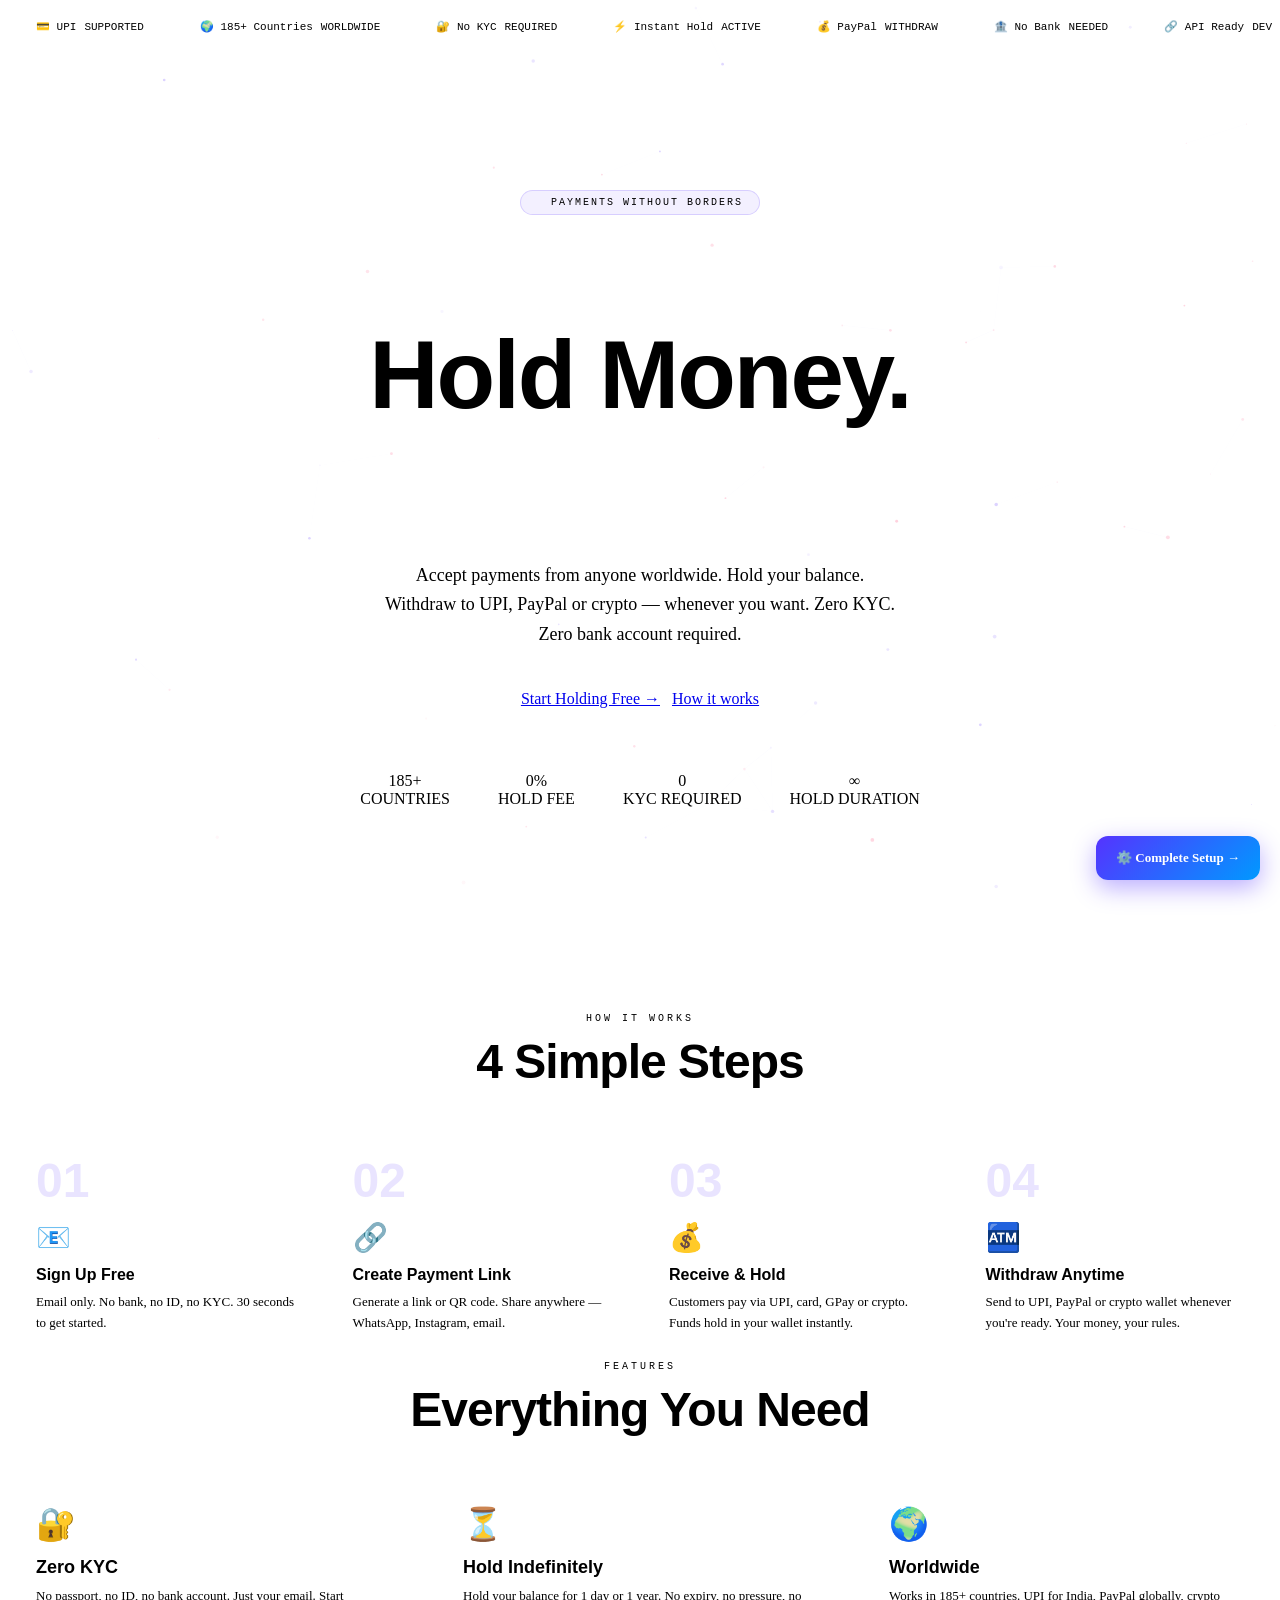
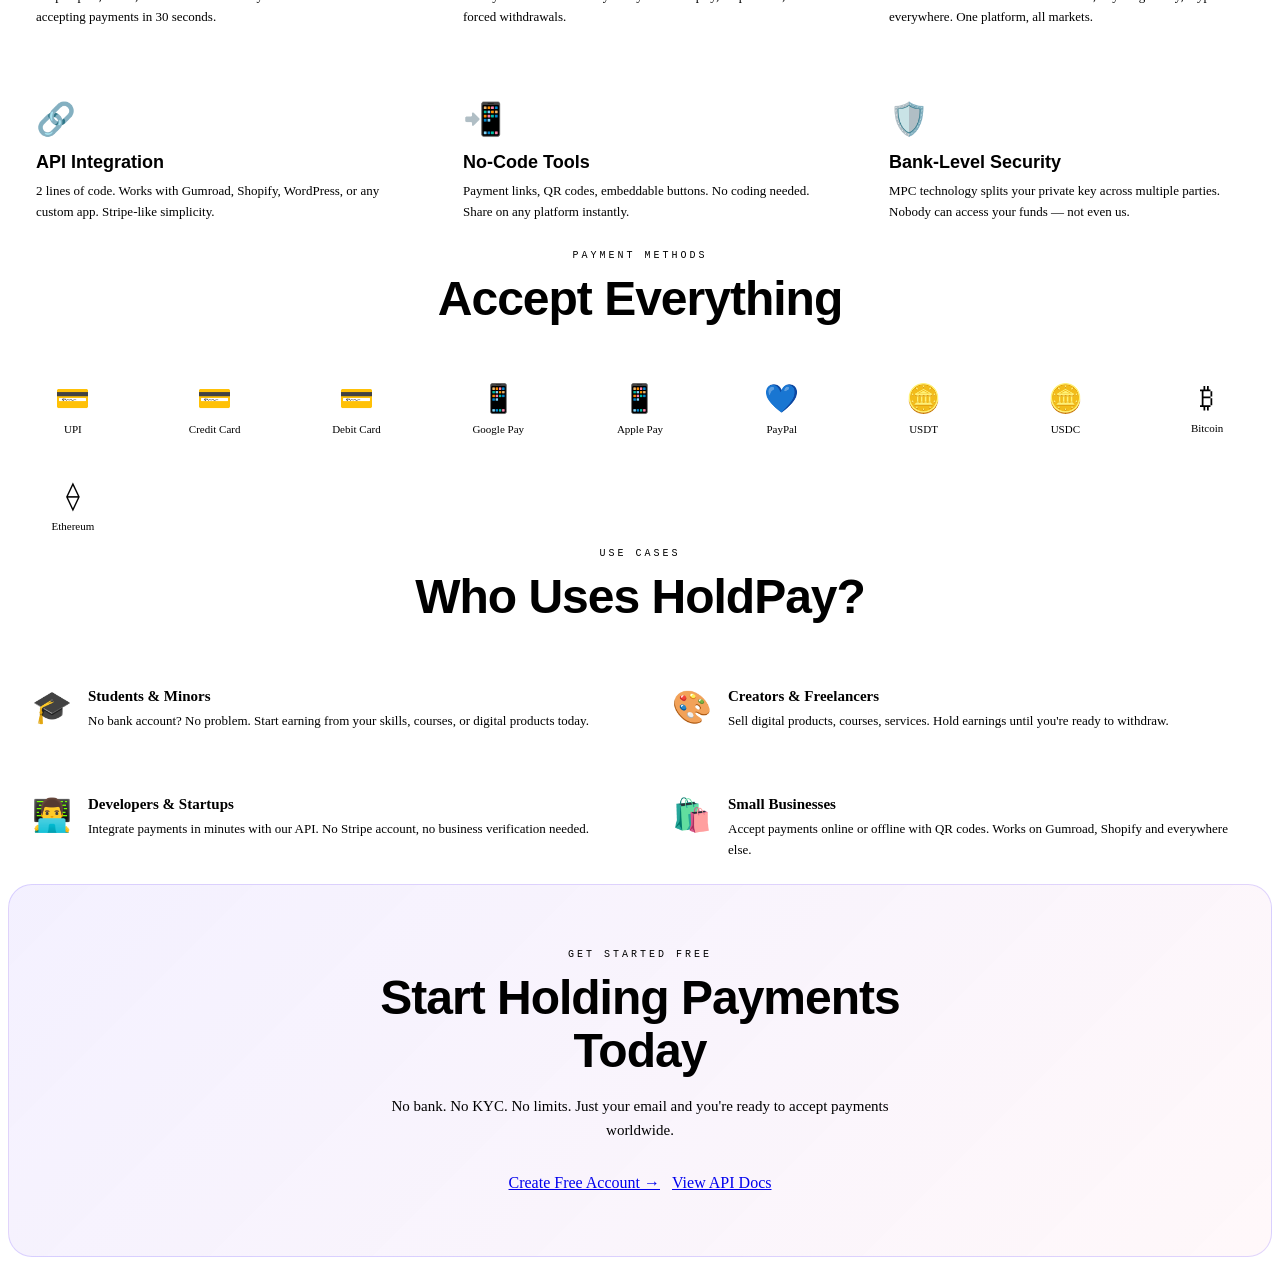
==== commit 4369d12f: "Add files via upload" ====
--- a/index.html
+++ b/index.html
@@ -5,7 +5,7 @@
 <meta name="viewport" content="width=device-width, initial-scale=1.0">
 <title>HoldPay — Hold. Pay. Anywhere. No Bank Needed.</title>
 <meta name="description" content="Hold payments without a bank account. No KYC. No limits. Works worldwide. Accept UPI, cards, crypto — withdraw to UPI or PayPal anytime.">
-<link rel="stylesheet" href="/main.css">
+<link rel="stylesheet" href="css/main.css">
 <style>
 /* HERO */
 .hero {
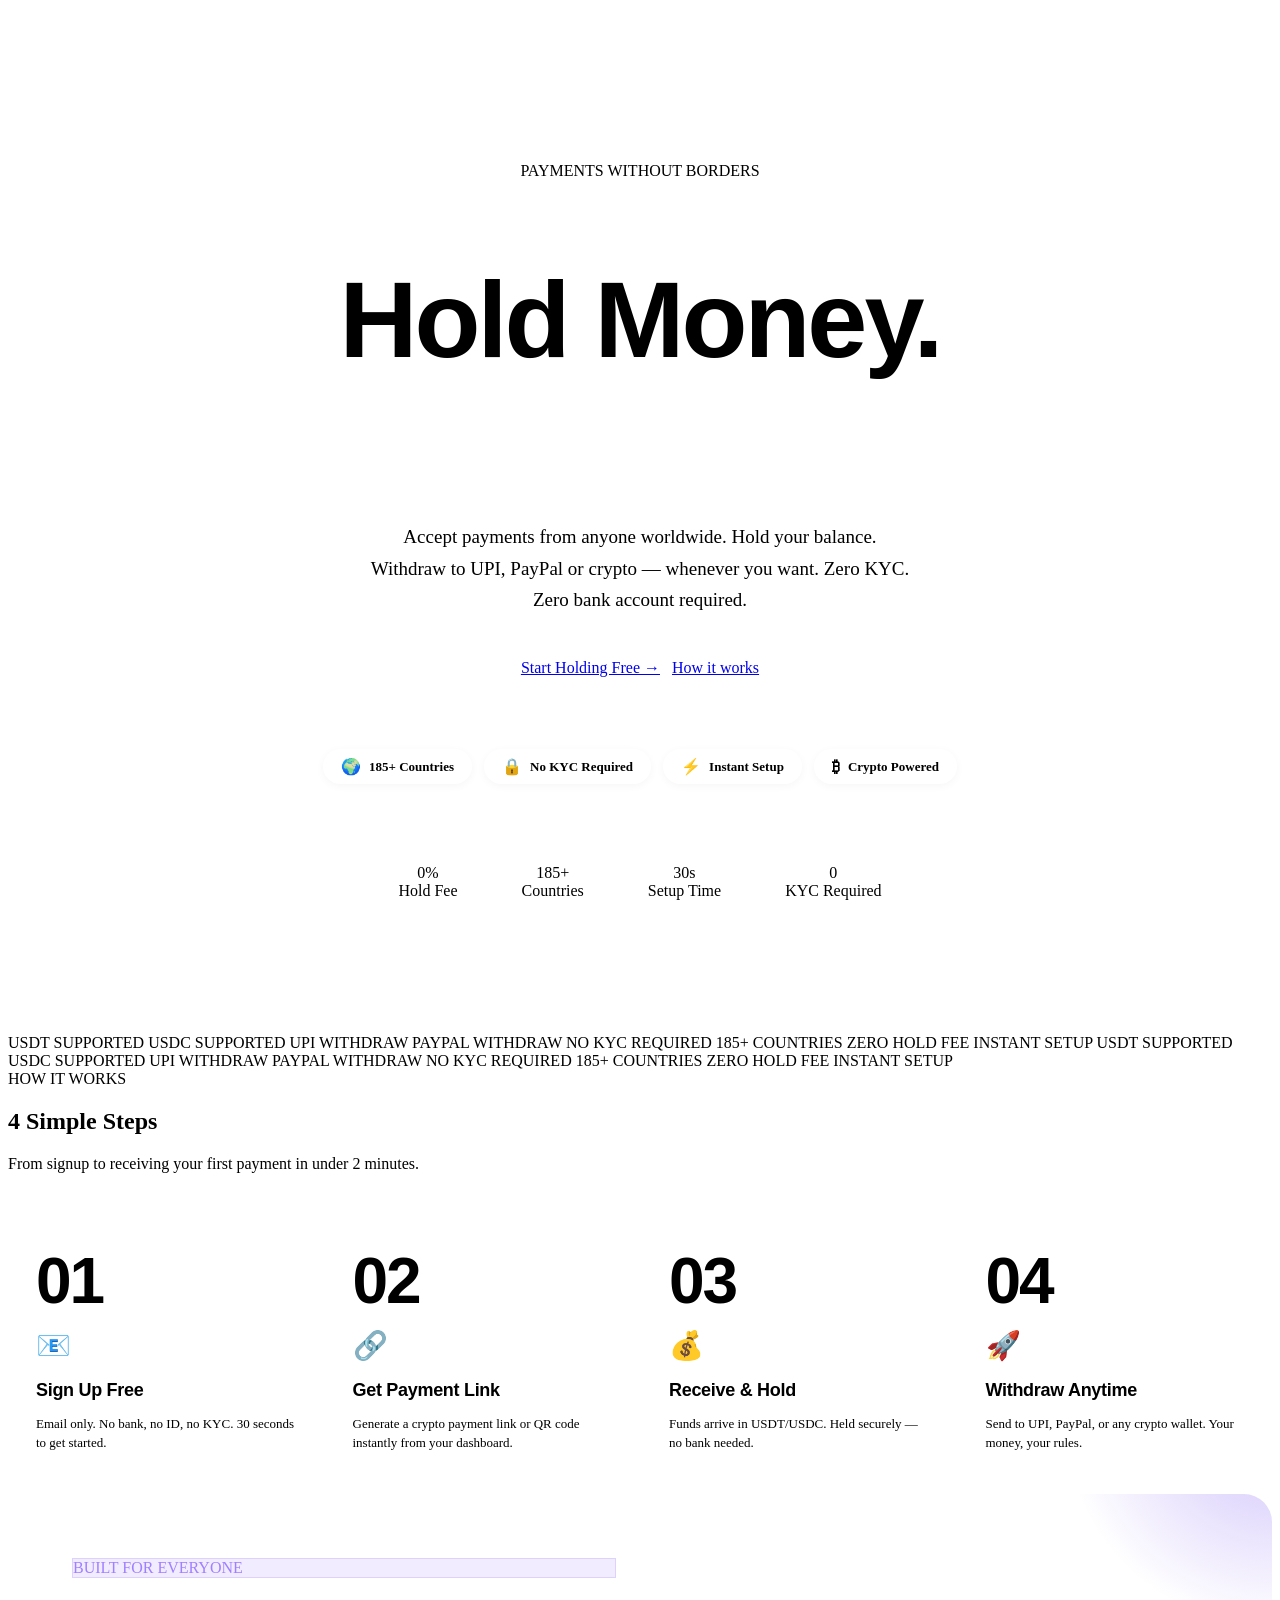
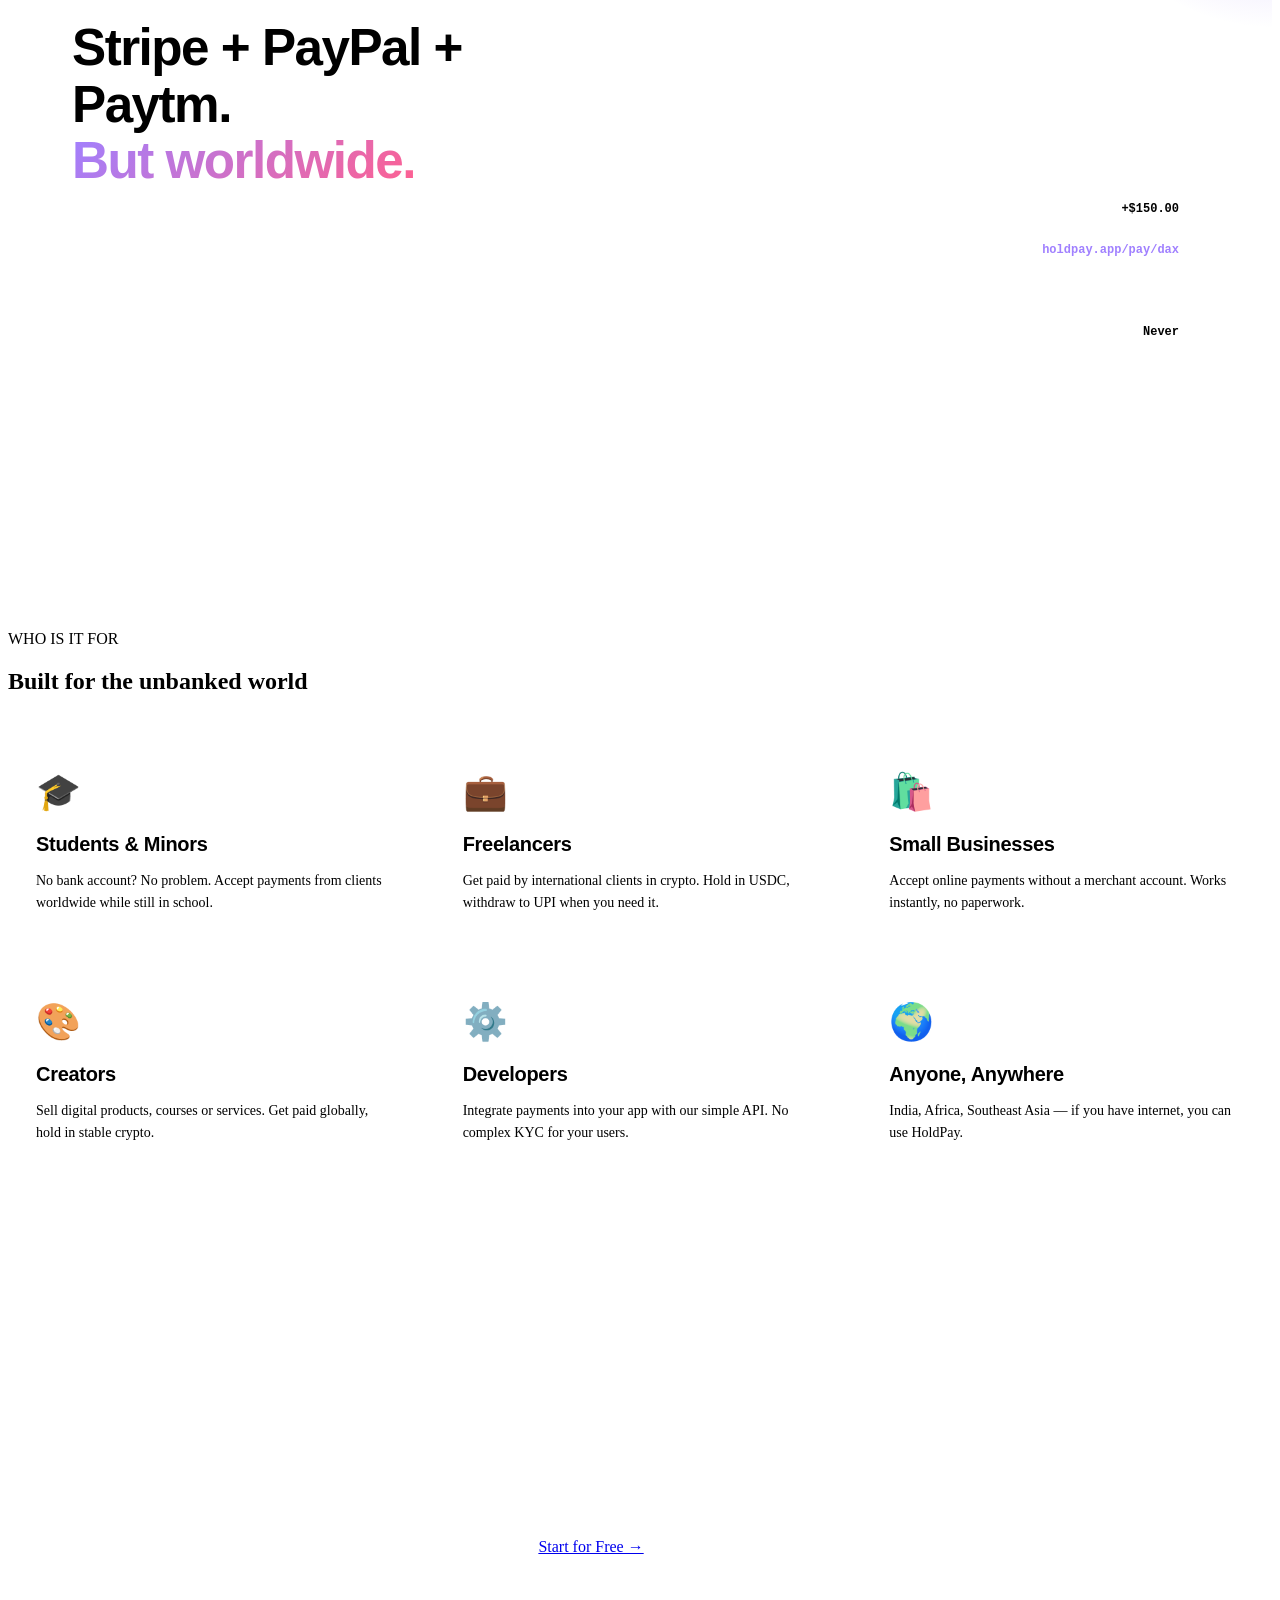
==== commit d11146e2: "Add files via upload" ====
--- a/index.html
+++ b/index.html
@@ -4,736 +4,448 @@
 <meta charset="UTF-8">
 <meta name="viewport" content="width=device-width, initial-scale=1.0">
 <title>HoldPay — Hold. Pay. Anywhere. No Bank Needed.</title>
-<meta name="description" content="Hold payments without a bank account. No KYC. No limits. Works worldwide. Accept UPI, cards, crypto — withdraw to UPI or PayPal anytime.">
+<meta name="description" content="Hold payments without a bank account. No KYC. No limits. Works worldwide. Accept crypto — withdraw to UPI or PayPal anytime.">
 <link rel="stylesheet" href="css/main.css">
+<!-- Google Analytics -->
+<script async src="https://www.googletagmanager.com/gtag/js?id=G-LRFXVMYHMQ"></script>
+<script>window.dataLayer=window.dataLayer||[];function gtag(){dataLayer.push(arguments);}gtag('js',new Date());gtag('config','G-LRFXVMYHMQ');</script>
 <style>
+
 /* HERO */
 .hero {
-  min-height: 92vh;
+  min-height: 94vh;
   display: flex; flex-direction: column;
   justify-content: center; align-items: center;
-  text-align: center; padding: 80px 24px 60px;
-  position: relative; z-index: 1;
-}
-
-.hero-badge {
-  display: inline-flex; align-items: center; gap: 8px;
-  background: rgba(108,71,255,0.08);
-  border: 1px solid rgba(108,71,255,0.2);
-  border-radius: 100px; padding: 6px 16px;
-  font-family: 'JetBrains Mono', monospace;
-  font-size: 10px; letter-spacing: 2px; color: var(--accent);
-  margin-bottom: 32px;
-}
-
-.hero-badge::before {
-  content: ''; width: 6px; height: 6px;
-  background: var(--accent3); border-radius: 50%;
-  animation: livepulse 1.5s infinite;
-}
+  text-align: center; padding: 100px 24px 80px;
+  position: relative; overflow: hidden;
+}
+
+.hero-bg {
+  position: absolute; inset: 0; z-index: 0;
+  background:
+    radial-gradient(ellipse 70% 50% at 50% -10%, rgba(96,48,240,0.12) 0%, transparent 60%),
+    radial-gradient(ellipse 40% 40% at 90% 50%, rgba(255,51,102,0.06) 0%, transparent 50%);
+}
+
+.hero-grid {
+  position: absolute; inset: 0; z-index: 0;
+  background-image:
+    linear-gradient(rgba(96,48,240,0.04) 1px, transparent 1px),
+    linear-gradient(90deg, rgba(96,48,240,0.04) 1px, transparent 1px);
+  background-size: 60px 60px;
+  mask-image: radial-gradient(ellipse 80% 60% at 50% 0%, black 0%, transparent 70%);
+}
+
+.hero > * { position: relative; z-index: 1; }
 
 .hero-title {
-  font-family: 'Syne', sans-serif;
-  font-size: clamp(48px, 9vw, 96px);
-  font-weight: 800; letter-spacing: -2px; line-height: 1;
-  margin-bottom: 24px;
-}
-
-.hero-title .line1 { display: block; color: var(--text); }
-.hero-title .line2 {
+  font-family: 'Clash Display', sans-serif;
+  font-size: clamp(52px, 10vw, 108px);
+  font-weight: 700; letter-spacing: -3px; line-height: 0.95;
+  color: var(--black); margin-bottom: 28px;
+}
+
+.hero-title .line-accent {
   display: block;
-  background: linear-gradient(135deg, var(--accent) 0%, var(--accent2) 100%);
+  background: linear-gradient(135deg, var(--accent) 0%, var(--accent3) 100%);
   -webkit-background-clip: text; -webkit-text-fill-color: transparent;
 }
 
 .hero-sub {
-  font-size: 18px; color: var(--muted2);
-  max-width: 520px; line-height: 1.65; margin-bottom: 40px;
+  font-size: clamp(16px, 2vw, 19px);
+  color: var(--muted); max-width: 540px;
+  line-height: 1.65; margin-bottom: 44px;
+  font-weight: 500;
 }
 
 .hero-btns {
   display: flex; gap: 12px; flex-wrap: wrap;
-  justify-content: center; margin-bottom: 64px;
-}
+  justify-content: center; margin-bottom: 72px;
+}
+
+/* TRUST PILLS */
+.trust-row {
+  display: flex; gap: 12px; flex-wrap: wrap;
+  justify-content: center; margin-bottom: 80px;
+}
+.trust-pill {
+  display: inline-flex; align-items: center; gap: 8px;
+  background: var(--white); border: 1.5px solid var(--border);
+  border-radius: 100px; padding: 8px 18px;
+  font-size: 13px; font-weight: 600; color: var(--text2);
+  box-shadow: 0 2px 8px rgba(0,0,0,0.04);
+}
+.trust-pill span { font-size: 16px; }
 
 /* STATS */
 .stats-row {
-  display: flex; gap: 48px; flex-wrap: wrap;
-  justify-content: center; margin-bottom: 80px;
-}
-
+  display: flex; gap: 64px; flex-wrap: wrap;
+  justify-content: center;
+}
 .stat-item { text-align: center; }
 
-/* MARQUEE */
-.marquee-wrap {
-  width: 100%; overflow: hidden;
-  background: var(--surface);
-  border-top: 1px solid var(--border);
-  border-bottom: 1px solid var(--border);
-  padding: 12px 0;
-}
-
-.marquee-track {
-  display: flex; gap: 0;
-  animation: marquee 25s linear infinite;
-  white-space: nowrap;
-}
-
-.marquee-item {
-  display: inline-flex; align-items: center; gap: 8px;
-  padding: 0 28px;
-  font-family: 'JetBrains Mono', monospace;
-  font-size: 11px; color: var(--muted2);
-}
-
-.marquee-item span { color: var(--accent3); }
-@keyframes marquee { from { transform: translateX(0); } to { transform: translateX(-50%); } }
+/* MARQUEE SECTION */
+.marquee-section { margin: 0; }
 
 /* HOW IT WORKS */
 .steps-grid {
   display: grid; grid-template-columns: repeat(4, 1fr);
   gap: 2px; position: relative;
 }
-
 @media(max-width:768px) { .steps-grid { grid-template-columns: 1fr 1fr; gap: 12px; } }
 
 .step-card {
-  background: var(--surface); border: 1px solid var(--border);
-  padding: 28px; position: relative; overflow: hidden;
-  transition: border-color 0.2s;
-}
-
-.step-card:first-child { border-radius: 16px 0 0 16px; }
-.step-card:last-child { border-radius: 0 16px 16px 0; }
-.step-card:hover { border-color: rgba(108,71,255,0.4); }
-
+  background: var(--bg2); border: 1.5px solid var(--border);
+  border-radius: 20px; padding: 28px;
+  position: relative; transition: all 0.3s;
+}
+.step-card:hover { border-color: var(--accent); background: var(--white); }
 .step-num {
-  font-family: 'Syne', sans-serif; font-size: 48px;
-  font-weight: 800; color: rgba(108,71,255,0.15);
-  line-height: 1; margin-bottom: 16px;
-}
-
-.step-icon { font-size: 28px; margin-bottom: 12px; display: block; }
-.step-title { font-family: 'Syne', sans-serif; font-size: 16px; font-weight: 700; margin-bottom: 8px; }
-.step-desc { font-size: 13px; color: var(--muted2); line-height: 1.6; }
-
-/* FEATURES */
-.features-grid {
-  display: grid; grid-template-columns: repeat(3, 1fr); gap: 16px;
-}
-
-@media(max-width:768px) { .features-grid { grid-template-columns: 1fr; } }
-
-.feature-card {
-  background: var(--surface); border: 1px solid var(--border);
-  border-radius: 16px; padding: 28px;
-  transition: all 0.25s; position: relative; overflow: hidden;
-}
-
-.feature-card::before {
-  content: ''; position: absolute; inset: 0;
-  opacity: 0; transition: opacity 0.25s;
-}
-
-.feature-card.fc1::before { background: radial-gradient(circle at 0% 0%, rgba(108,71,255,0.08), transparent 60%); }
-.feature-card.fc2::before { background: radial-gradient(circle at 0% 0%, rgba(255,71,120,0.08), transparent 60%); }
-.feature-card.fc3::before { background: radial-gradient(circle at 0% 0%, rgba(0,229,160,0.08), transparent 60%); }
-.feature-card.fc4::before { background: radial-gradient(circle at 0% 0%, rgba(255,179,71,0.08), transparent 60%); }
-.feature-card.fc5::before { background: radial-gradient(circle at 0% 0%, rgba(108,71,255,0.08), transparent 60%); }
-.feature-card.fc6::before { background: radial-gradient(circle at 0% 0%, rgba(255,71,120,0.08), transparent 60%); }
-
-.feature-card:hover { transform: translateY(-4px); border-color: var(--border2); }
-.feature-card:hover::before { opacity: 1; }
-.feature-card.fc1:hover { border-color: rgba(108,71,255,0.35); }
-.feature-card.fc2:hover { border-color: rgba(255,71,120,0.35); }
-.feature-card.fc3:hover { border-color: rgba(0,229,160,0.35); }
-
-.feature-icon { font-size: 32px; margin-bottom: 14px; display: block; }
-.feature-title { font-family: 'Syne', sans-serif; font-size: 18px; font-weight: 700; margin-bottom: 8px; }
-.feature-desc { font-size: 13px; color: var(--muted2); line-height: 1.6; }
+  font-family: 'Clash Display', sans-serif;
+  font-size: 64px; font-weight: 700;
+  color: var(--border2); line-height: 1;
+  margin-bottom: 16px; letter-spacing: -2px;
+}
+.step-card h3 {
+  font-family: 'Clash Display', sans-serif;
+  font-size: 18px; font-weight: 700; letter-spacing: -0.3px;
+  color: var(--black); margin-bottom: 8px;
+}
+.step-card p { font-size: 13px; color: var(--muted); line-height: 1.5; }
+
+/* BIG FEATURE */
+.big-feature {
+  background: var(--black); border-radius: 28px;
+  padding: 64px; color: var(--white);
+  display: grid; grid-template-columns: 1fr 1fr;
+  gap: 48px; align-items: center;
+  position: relative; overflow: hidden;
+}
+@media(max-width:768px) { .big-feature { grid-template-columns: 1fr; padding: 36px 24px; } }
+
+.big-feature::before {
+  content: '';
+  position: absolute; top: -50%; right: -20%;
+  width: 500px; height: 500px;
+  background: radial-gradient(circle, rgba(96,48,240,0.3) 0%, transparent 60%);
+  pointer-events: none;
+}
+
+.big-feature h2 {
+  font-family: 'Clash Display', sans-serif;
+  font-size: clamp(32px, 4vw, 52px);
+  font-weight: 700; letter-spacing: -1.5px; line-height: 1.1;
+  margin-bottom: 20px;
+}
+.big-feature h2 span {
+  background: linear-gradient(135deg, #a080ff, #ff6090);
+  -webkit-background-clip: text; -webkit-text-fill-color: transparent;
+}
+.big-feature p {
+  font-size: 16px; color: rgba(255,255,255,0.6);
+  line-height: 1.65; margin-bottom: 32px;
+}
+
+.feature-list { list-style: none; display: flex; flex-direction: column; gap: 14px; }
+.feature-list li {
+  display: flex; align-items: center; gap: 12px;
+  font-size: 15px; color: rgba(255,255,255,0.85); font-weight: 500;
+}
+.feature-list li::before {
+  content: '✓'; width: 24px; height: 24px;
+  background: var(--accent); border-radius: 50%;
+  display: flex; align-items: center; justify-content: center;
+  font-size: 12px; flex-shrink: 0; font-weight: 700;
+}
+
+/* MOCKUP */
+.mockup-card {
+  background: rgba(255,255,255,0.06);
+  border: 1px solid rgba(255,255,255,0.12);
+  border-radius: 20px; padding: 28px;
+}
+.mockup-balance {
+  font-family: 'Clash Display', sans-serif;
+  font-size: 48px; font-weight: 700;
+  letter-spacing: -2px; color: white; margin-bottom: 4px;
+}
+.mockup-label { font-size: 12px; color: rgba(255,255,255,0.4); font-family: 'JetBrains Mono', monospace; letter-spacing: 1px; margin-bottom: 24px; }
+
+.mockup-row {
+  display: flex; justify-content: space-between; align-items: center;
+  padding: 12px 0; border-bottom: 1px solid rgba(255,255,255,0.06);
+  font-size: 13px;
+}
+.mockup-row:last-child { border-bottom: none; }
+.mockup-row .label { color: rgba(255,255,255,0.5); }
+.mockup-row .val { color: white; font-weight: 600; font-family: 'JetBrains Mono', monospace; font-size: 12px; }
+.mockup-row .val.green { color: var(--accent4); }
+.mockup-row .val.purple { color: #a080ff; }
 
 /* USE CASES */
 .usecase-grid {
-  display: grid; grid-template-columns: 1fr 1fr; gap: 16px;
+  display: grid; grid-template-columns: repeat(3, 1fr); gap: 16px;
 }
 @media(max-width:768px) { .usecase-grid { grid-template-columns: 1fr; } }
 
 .usecase-card {
-  background: var(--surface); border: 1px solid var(--border);
-  border-radius: 14px; padding: 24px;
-  display: flex; gap: 16px; align-items: flex-start;
-  transition: all 0.2s;
-}
-.usecase-card:hover { border-color: rgba(108,71,255,0.3); transform: translateY(-2px); }
-.usecase-emoji { font-size: 32px; flex-shrink: 0; }
-.usecase-title { font-weight: 700; font-size: 15px; margin-bottom: 6px; }
-.usecase-desc { font-size: 13px; color: var(--muted2); line-height: 1.6; }
-
-/* PAYMENT METHODS */
-.methods-grid {
-  display: grid; grid-template-columns: repeat(auto-fill, minmax(120px, 1fr));
-  gap: 12px;
-}
-
-.method-card {
-  background: var(--surface); border: 1px solid var(--border);
-  border-radius: 10px; padding: 16px;
-  text-align: center; transition: all 0.2s;
-}
-.method-card:hover { border-color: var(--accent); transform: translateY(-2px); }
-.method-icon { font-size: 28px; margin-bottom: 8px; display: block; }
-.method-name { font-size: 11px; color: var(--muted2); }
+  border: 1.5px solid var(--border);
+  border-radius: 20px; padding: 28px;
+  transition: all 0.3s; cursor: default;
+}
+.usecase-card:hover {
+  border-color: var(--accent);
+  box-shadow: 0 12px 40px rgba(96,48,240,0.08);
+  transform: translateY(-4px);
+}
+.usecase-card .emoji { font-size: 36px; margin-bottom: 16px; display: block; }
+.usecase-card h3 {
+  font-family: 'Clash Display', sans-serif;
+  font-size: 20px; font-weight: 700; letter-spacing: -0.3px;
+  color: var(--black); margin-bottom: 8px;
+}
+.usecase-card p { font-size: 14px; color: var(--muted); line-height: 1.6; }
 
 /* CTA SECTION */
 .cta-section {
-  background: linear-gradient(135deg, rgba(108,71,255,0.08), rgba(255,71,120,0.04));
-  border: 1px solid rgba(108,71,255,0.2);
-  border-radius: 24px; padding: 64px; text-align: center;
-}
-
-.section-eyebrow {
-  font-family: 'JetBrains Mono', monospace;
-  font-size: 10px; letter-spacing: 3px; color: var(--accent);
-  margin-bottom: 12px;
-}
-
-.section-title {
-  font-family: 'Syne', sans-serif; font-size: 48px;
-  font-weight: 800; letter-spacing: -1px; line-height: 1.1;
-  margin-bottom: 12px;
-}
-
-.section-sub {
-  color: var(--muted2); font-size: 15px;
-  max-width: 500px; line-height: 1.6;
-}
-
-@media(max-width:600px) {
-  .hero { min-height: auto; padding: 60px 16px 40px; }
-  .stats-row { gap: 24px; }
-  .steps-grid { grid-template-columns: 1fr; }
-  .step-card { border-radius: 12px !important; }
-  .section-title { font-size: 32px; }
-  .cta-section { padding: 40px 24px; }
-}
+  background: var(--accent); border-radius: 28px;
+  padding: 80px 48px; text-align: center;
+  position: relative; overflow: hidden;
+}
+.cta-section::before {
+  content: '';
+  position: absolute; inset: 0;
+  background: linear-gradient(135deg, var(--accent) 0%, #9060ff 50%, var(--accent3) 100%);
+  opacity: 0.9;
+}
+.cta-section > * { position: relative; z-index: 1; }
+.cta-section h2 {
+  font-family: 'Clash Display', sans-serif;
+  font-size: clamp(32px, 5vw, 60px);
+  font-weight: 700; letter-spacing: -1.5px;
+  color: white; margin-bottom: 16px;
+}
+.cta-section p { font-size: 17px; color: rgba(255,255,255,0.8); margin-bottom: 36px; }
+.cta-btns { display: flex; gap: 12px; justify-content: center; flex-wrap: wrap; }
+
 </style>
-
-<style id="animations">
-@keyframes floatUp{0%{opacity:0;transform:translateY(40px)}100%{opacity:1;transform:translateY(0)}}
-@keyframes scaleIn{0%{opacity:0;transform:scale(0.92)}100%{opacity:1;transform:scale(1)}}
-@keyframes fadeSlide{0%{opacity:0;transform:translateX(-20px)}100%{opacity:1;transform:translateX(0)}}
-@keyframes glowPulse{0%,100%{box-shadow:0 0 0 0 rgba(108,71,255,0)}50%{box-shadow:0 0 40px 8px rgba(108,71,255,0.12)}}
-@keyframes borderBlink{0%,100%{border-color:rgba(108,71,255,0.2)}50%{border-color:rgba(108,71,255,0.6)}}
-
-.hero-badge{animation:borderBlink 3s ease-in-out infinite}
-.hero-title{animation:floatUp .8s ease .1s both}
-.hero-sub{animation:floatUp .8s ease .2s both}
-.hero-btns{animation:floatUp .8s ease .3s both}
-.stats-row{animation:floatUp .8s ease .45s both}
-
-.step-card:nth-child(1){animation:floatUp .6s ease .1s both}
-.step-card:nth-child(2){animation:floatUp .6s ease .2s both}
-.step-card:nth-child(3){animation:floatUp .6s ease .3s both}
-.step-card:nth-child(4){animation:floatUp .6s ease .4s both}
-.step-card{transition:transform .25s ease,border-color .25s ease}
-.step-card:hover{transform:translateY(-4px)}
-
-.feature-card:nth-child(1){animation:scaleIn .5s ease .05s both}
-.feature-card:nth-child(2){animation:scaleIn .5s ease .1s both}
-.feature-card:nth-child(3){animation:scaleIn .5s ease .15s both}
-.feature-card:nth-child(4){animation:scaleIn .5s ease .2s both}
-.feature-card:nth-child(5){animation:scaleIn .5s ease .25s both}
-.feature-card:nth-child(6){animation:scaleIn .5s ease .3s both}
-.feature-card{transition:transform .3s cubic-bezier(.34,1.56,.64,1),border-color .2s ease}
-.feature-card:hover{transform:translateY(-6px)}
-
-.stat-item:nth-child(1){animation:floatUp .6s ease .4s both}
-.stat-item:nth-child(2){animation:floatUp .6s ease .5s both}
-.stat-item:nth-child(3){animation:floatUp .6s ease .6s both}
-.stat-item:nth-child(4){animation:floatUp .6s ease .7s both}
-
-.method-card{transition:transform .25s cubic-bezier(.34,1.56,.64,1)}
-.method-card:hover{transform:translateY(-6px) scale(1.06)}
-
-.usecase-card{transition:transform .25s ease,box-shadow .25s ease}
-.usecase-card:hover{transform:translateY(-4px);box-shadow:0 16px 40px rgba(108,71,255,0.12)}
-
-.btn-primary{transition:all .3s cubic-bezier(.34,1.56,.64,1) !important}
-.btn-primary:hover{transform:translateY(-3px) scale(1.04) !important;box-shadow:0 14px 32px rgba(108,71,255,0.35) !important}
-
-.btn-secondary{transition:all .2s ease !important}
-.btn-secondary:hover{transform:translateY(-2px) !important}
-
-.cta-section{animation:glowPulse 4s ease-in-out infinite}
-
-.marquee-item{transition:color .2s ease}
-.marquee-item:hover{color:var(--accent)}
-
-/* Scroll reveal */
-.reveal{opacity:0;transform:translateY(28px);transition:opacity .6s ease,transform .6s ease}
-.reveal.visible{opacity:1;transform:translateY(0)}
-</style>
-<!-- Google Analytics -->
-<script async src="https://www.googletagmanager.com/gtag/js?id=G-LRFXVMYHMQ"></script>
-<script>
-  window.dataLayer = window.dataLayer || [];
-  function gtag(){dataLayer.push(arguments);}
-  gtag('js', new Date());
-  gtag('config', 'G-LRFXVMYHMQ');
-</script>
 </head>
 <body>
 
 <div id="nav" data-page="home"></div>
 
-<!-- MARQUEE -->
-<div class="marquee-wrap">
-  <div class="marquee-track">
-    <div class="marquee-item">💳 UPI <span>SUPPORTED</span></div>
-    <div class="marquee-item">🌍 185+ Countries <span>WORLDWIDE</span></div>
-    <div class="marquee-item">🔐 No KYC <span>REQUIRED</span></div>
-    <div class="marquee-item">⚡ Instant Hold <span>ACTIVE</span></div>
-    <div class="marquee-item">💰 PayPal <span>WITHDRAW</span></div>
-    <div class="marquee-item">🏦 No Bank <span>NEEDED</span></div>
-    <div class="marquee-item">🔗 API Ready <span>DEVELOPERS</span></div>
-    <div class="marquee-item">💳 UPI <span>SUPPORTED</span></div>
-    <div class="marquee-item">🌍 185+ Countries <span>WORLDWIDE</span></div>
-    <div class="marquee-item">🔐 No KYC <span>REQUIRED</span></div>
-    <div class="marquee-item">⚡ Instant Hold <span>ACTIVE</span></div>
-    <div class="marquee-item">💰 PayPal <span>WITHDRAW</span></div>
-    <div class="marquee-item">🏦 No Bank <span>NEEDED</span></div>
-    <div class="marquee-item">🔗 API Ready <span>DEVELOPERS</span></div>
+<main>
+
+  <!-- HERO -->
+  <section class="hero">
+    <div class="hero-bg"></div>
+    <div class="hero-grid"></div>
+
+    <div class="hero-badge fade-up">
+      <span class="dot"></span>
+      PAYMENTS WITHOUT BORDERS
+    </div>
+
+    <h1 class="hero-title fade-up-2">
+      Hold Money.<br>
+      <span class="line-accent">No Bank Needed.</span>
+    </h1>
+
+    <p class="hero-sub fade-up-3">
+      Accept payments from anyone worldwide. Hold your balance. Withdraw to UPI, PayPal or crypto — whenever you want. Zero KYC. Zero bank account required.
+    </p>
+
+    <div class="hero-btns fade-up-4">
+      <a href="signup.html" class="btn btn-primary btn-lg">Start Holding Free →</a>
+      <a href="how.html" class="btn btn-outline btn-lg">How it works</a>
+    </div>
+
+    <div class="trust-row fade-up-5">
+      <div class="trust-pill"><span>🌍</span> 185+ Countries</div>
+      <div class="trust-pill"><span>🔒</span> No KYC Required</div>
+      <div class="trust-pill"><span>⚡</span> Instant Setup</div>
+      <div class="trust-pill"><span>₿</span> Crypto Powered</div>
+    </div>
+
+    <div class="stats-row fade-up-5">
+      <div class="stat-item">
+        <div class="stat-num">0%</div>
+        <div class="stat-label">Hold Fee</div>
+      </div>
+      <div class="stat-item">
+        <div class="stat-num">185+</div>
+        <div class="stat-label">Countries</div>
+      </div>
+      <div class="stat-item">
+        <div class="stat-num">30s</div>
+        <div class="stat-label">Setup Time</div>
+      </div>
+      <div class="stat-item">
+        <div class="stat-num">0</div>
+        <div class="stat-label">KYC Required</div>
+      </div>
+    </div>
+  </section>
+
+  <!-- MARQUEE -->
+  <div class="marquee-section">
+    <div class="marquee-wrap">
+      <div class="marquee-track">
+        <span class="marquee-item">USDT <span>SUPPORTED</span></span>
+        <span class="marquee-item">USDC <span>SUPPORTED</span></span>
+        <span class="marquee-item">UPI <span>WITHDRAW</span></span>
+        <span class="marquee-item">PAYPAL <span>WITHDRAW</span></span>
+        <span class="marquee-item">NO KYC <span>REQUIRED</span></span>
+        <span class="marquee-item">185+ <span>COUNTRIES</span></span>
+        <span class="marquee-item">ZERO <span>HOLD FEE</span></span>
+        <span class="marquee-item">INSTANT <span>SETUP</span></span>
+        <span class="marquee-item">USDT <span>SUPPORTED</span></span>
+        <span class="marquee-item">USDC <span>SUPPORTED</span></span>
+        <span class="marquee-item">UPI <span>WITHDRAW</span></span>
+        <span class="marquee-item">PAYPAL <span>WITHDRAW</span></span>
+        <span class="marquee-item">NO KYC <span>REQUIRED</span></span>
+        <span class="marquee-item">185+ <span>COUNTRIES</span></span>
+        <span class="marquee-item">ZERO <span>HOLD FEE</span></span>
+        <span class="marquee-item">INSTANT <span>SETUP</span></span>
+      </div>
+    </div>
   </div>
-</div>
-
-<!-- HERO -->
-<section class="hero">
-  <div class="hero-badge">PAYMENTS WITHOUT BORDERS</div>
-  <h1 class="hero-title fade-up">
-    <span class="line1">Hold Money.</span>
-    <span class="line2">No Bank Needed.</span>
-  </h1>
-  <p class="hero-sub fade-up-2">Accept payments from anyone worldwide. Hold your balance. Withdraw to UPI, PayPal or crypto — whenever you want. Zero KYC. Zero bank account required.</p>
-  <div class="hero-btns fade-up-3">
-    <a href="signup.html" class="btn btn-primary btn-lg">Start Holding Free →</a>
-    <a href="how.html" class="btn btn-secondary btn-lg">How it works</a>
-  </div>
-  <div class="stats-row fade-up-4">
-    <div class="stat-item">
-      <div class="stat-num glow-text">185+</div>
-      <div class="stat-label">COUNTRIES</div>
-    </div>
-    <div class="stat-item">
-      <div class="stat-num glow-text">0%</div>
-      <div class="stat-label">HOLD FEE</div>
-    </div>
-    <div class="stat-item">
-      <div class="stat-num glow-text">0</div>
-      <div class="stat-label">KYC REQUIRED</div>
-    </div>
-    <div class="stat-item">
-      <div class="stat-num glow-text">∞</div>
-      <div class="stat-label">HOLD DURATION</div>
-    </div>
-  </div>
-</section>
-
-<!-- HOW IT WORKS -->
-<section class="section">
-  <div class="container">
-    <div class="section-eyebrow" style="text-align:center;">HOW IT WORKS</div>
-    <div class="section-title" style="text-align:center; margin-bottom:40px;">4 Simple Steps</div>
-
-    <div class="steps-grid">
-      <div class="step-card">
-        <div class="step-num">01</div>
-        <span class="step-icon">📧</span>
-        <div class="step-title">Sign Up Free</div>
-        <div class="step-desc">Email only. No bank, no ID, no KYC. 30 seconds to get started.</div>
-      </div>
-      <div class="step-card">
-        <div class="step-num">02</div>
-        <span class="step-icon">🔗</span>
-        <div class="step-title">Create Payment Link</div>
-        <div class="step-desc">Generate a link or QR code. Share anywhere — WhatsApp, Instagram, email.</div>
-      </div>
-      <div class="step-card">
-        <div class="step-num">03</div>
-        <span class="step-icon">💰</span>
-        <div class="step-title">Receive & Hold</div>
-        <div class="step-desc">Customers pay via UPI, card, GPay or crypto. Funds hold in your wallet instantly.</div>
-      </div>
-      <div class="step-card">
-        <div class="step-num">04</div>
-        <span class="step-icon">🏧</span>
-        <div class="step-title">Withdraw Anytime</div>
-        <div class="step-desc">Send to UPI, PayPal or crypto wallet whenever you're ready. Your money, your rules.</div>
-      </div>
-    </div>
-  </div>
-</section>
-
-<!-- FEATURES -->
-<section class="section" style="padding-top:0;">
-  <div class="container">
-    <div class="section-eyebrow" style="text-align:center;">FEATURES</div>
-    <div class="section-title" style="text-align:center; margin-bottom:40px;">Everything You Need</div>
-
-    <div class="features-grid">
-      <div class="feature-card fc1">
-        <span class="feature-icon">🔐</span>
-        <div class="feature-title">Zero KYC</div>
-        <div class="feature-desc">No passport, no ID, no bank account. Just your email. Start accepting payments in 30 seconds.</div>
-      </div>
-      <div class="feature-card fc2">
-        <span class="feature-icon">⏳</span>
-        <div class="feature-title">Hold Indefinitely</div>
-        <div class="feature-desc">Hold your balance for 1 day or 1 year. No expiry, no pressure, no forced withdrawals.</div>
-      </div>
-      <div class="feature-card fc3">
-        <span class="feature-icon">🌍</span>
-        <div class="feature-title">Worldwide</div>
-        <div class="feature-desc">Works in 185+ countries. UPI for India, PayPal globally, crypto everywhere. One platform, all markets.</div>
-      </div>
-      <div class="feature-card fc4">
-        <span class="feature-icon">🔗</span>
-        <div class="feature-title">API Integration</div>
-        <div class="feature-desc">2 lines of code. Works with Gumroad, Shopify, WordPress, or any custom app. Stripe-like simplicity.</div>
-      </div>
-      <div class="feature-card fc5">
-        <span class="feature-icon">📲</span>
-        <div class="feature-title">No-Code Tools</div>
-        <div class="feature-desc">Payment links, QR codes, embeddable buttons. No coding needed. Share on any platform instantly.</div>
-      </div>
-      <div class="feature-card fc6">
-        <span class="feature-icon">🛡️</span>
-        <div class="feature-title">Bank-Level Security</div>
-        <div class="feature-desc">MPC technology splits your private key across multiple parties. Nobody can access your funds — not even us.</div>
-      </div>
-    </div>
-  </div>
-</section>
-
-<!-- PAYMENT METHODS -->
-<section class="section" style="padding-top:0;">
-  <div class="container">
-    <div class="section-eyebrow" style="text-align:center;">PAYMENT METHODS</div>
-    <div class="section-title" style="text-align:center; margin-bottom:40px;">Accept Everything</div>
-
-    <div class="methods-grid">
-      <div class="method-card"><span class="method-icon">💳</span><div class="method-name">UPI</div></div>
-      <div class="method-card"><span class="method-icon">💳</span><div class="method-name">Credit Card</div></div>
-      <div class="method-card"><span class="method-icon">💳</span><div class="method-name">Debit Card</div></div>
-      <div class="method-card"><span class="method-icon">📱</span><div class="method-name">Google Pay</div></div>
-      <div class="method-card"><span class="method-icon">📱</span><div class="method-name">Apple Pay</div></div>
-      <div class="method-card"><span class="method-icon">💙</span><div class="method-name">PayPal</div></div>
-      <div class="method-card"><span class="method-icon">🪙</span><div class="method-name">USDT</div></div>
-      <div class="method-card"><span class="method-icon">🪙</span><div class="method-name">USDC</div></div>
-      <div class="method-card"><span class="method-icon">₿</span><div class="method-name">Bitcoin</div></div>
-      <div class="method-card"><span class="method-icon">⟠</span><div class="method-name">Ethereum</div></div>
-    </div>
-  </div>
-</section>
-
-<!-- USE CASES -->
-<section class="section" style="padding-top:0;">
-  <div class="container">
-    <div class="section-eyebrow" style="text-align:center;">USE CASES</div>
-    <div class="section-title" style="text-align:center; margin-bottom:40px;">Who Uses HoldPay?</div>
-
-    <div class="usecase-grid">
-      <div class="usecase-card">
-        <span class="usecase-emoji">🎓</span>
+
+  <!-- HOW IT WORKS -->
+  <section class="section">
+    <div class="container">
+      <div class="section-label fade-up">HOW IT WORKS</div>
+      <h2 class="section-title fade-up-2">4 Simple Steps</h2>
+      <p class="section-sub fade-up-3" style="margin-bottom:48px;">From signup to receiving your first payment in under 2 minutes.</p>
+
+      <div class="steps-grid">
+        <div class="step-card fade-up">
+          <div class="step-num">01</div>
+          <div style="font-size:28px;margin-bottom:12px;">📧</div>
+          <h3>Sign Up Free</h3>
+          <p>Email only. No bank, no ID, no KYC. 30 seconds to get started.</p>
+        </div>
+        <div class="step-card fade-up-2">
+          <div class="step-num">02</div>
+          <div style="font-size:28px;margin-bottom:12px;">🔗</div>
+          <h3>Get Payment Link</h3>
+          <p>Generate a crypto payment link or QR code instantly from your dashboard.</p>
+        </div>
+        <div class="step-card fade-up-3">
+          <div class="step-num">03</div>
+          <div style="font-size:28px;margin-bottom:12px;">💰</div>
+          <h3>Receive & Hold</h3>
+          <p>Funds arrive in USDT/USDC. Held securely — no bank needed.</p>
+        </div>
+        <div class="step-card fade-up-4">
+          <div class="step-num">04</div>
+          <div style="font-size:28px;margin-bottom:12px;">🚀</div>
+          <h3>Withdraw Anytime</h3>
+          <p>Send to UPI, PayPal, or any crypto wallet. Your money, your rules.</p>
+        </div>
+      </div>
+    </div>
+  </section>
+
+  <!-- BIG FEATURE -->
+  <section class="section" style="padding-top:0;">
+    <div class="container">
+      <div class="big-feature fade-up">
         <div>
-          <div class="usecase-title">Students & Minors</div>
-          <div class="usecase-desc">No bank account? No problem. Start earning from your skills, courses, or digital products today.</div>
-        </div>
-      </div>
-      <div class="usecase-card">
-        <span class="usecase-emoji">🎨</span>
+          <div class="tag" style="background:rgba(160,128,255,0.15);color:#a080ff;border:1px solid rgba(160,128,255,0.25);margin-bottom:20px;">BUILT FOR EVERYONE</div>
+          <h2>Stripe + PayPal + Paytm.<br><span>But worldwide.</span></h2>
+          <p>HoldPay gives everyone — students, freelancers, creators — the power to receive global payments without a bank account or ID.</p>
+          <ul class="feature-list">
+            <li>No bank account required</li>
+            <li>No KYC or ID verification</li>
+            <li>Works in 185+ countries</li>
+            <li>Instant payment links & QR codes</li>
+            <li>Withdraw to UPI, PayPal or crypto</li>
+          </ul>
+        </div>
         <div>
-          <div class="usecase-title">Creators & Freelancers</div>
-          <div class="usecase-desc">Sell digital products, courses, services. Hold earnings until you're ready to withdraw.</div>
-        </div>
-      </div>
-      <div class="usecase-card">
-        <span class="usecase-emoji">👨‍💻</span>
-        <div>
-          <div class="usecase-title">Developers & Startups</div>
-          <div class="usecase-desc">Integrate payments in minutes with our API. No Stripe account, no business verification needed.</div>
-        </div>
-      </div>
-      <div class="usecase-card">
-        <span class="usecase-emoji">🛍️</span>
-        <div>
-          <div class="usecase-title">Small Businesses</div>
-          <div class="usecase-desc">Accept payments online or offline with QR codes. Works on Gumroad, Shopify and everywhere else.</div>
-        </div>
-      </div>
-    </div>
-  </div>
-</section>
-
-<!-- CTA -->
-<section class="section" style="padding-top:0;">
-  <div class="container">
-    <div class="cta-section">
-      <div class="section-eyebrow">GET STARTED FREE</div>
-      <div class="section-title">Start Holding Payments<br>Today</div>
-      <p class="section-sub" style="margin: 16px auto 32px;">No bank. No KYC. No limits. Just your email and you're ready to accept payments worldwide.</p>
-      <div style="display:flex; gap:12px; justify-content:center; flex-wrap:wrap;">
-        <a href="signup.html" class="btn btn-primary btn-lg">Create Free Account →</a>
-        <a href="developers.html" class="btn btn-secondary btn-lg">View API Docs</a>
-      </div>
-    </div>
-  </div>
-</section>
+          <div class="mockup-card">
+            <div class="mockup-balance">$2,450.00</div>
+            <div class="mockup-label">TOTAL BALANCE · USDC</div>
+            <div class="mockup-row">
+              <span class="label">Last payment</span>
+              <span class="val green">+$150.00</span>
+            </div>
+            <div class="mockup-row">
+              <span class="label">Payment link</span>
+              <span class="val purple">holdpay.app/pay/dax</span>
+            </div>
+            <div class="mockup-row">
+              <span class="label">Withdraw method</span>
+              <span class="val">UPI · PayPal · Crypto</span>
+            </div>
+            <div class="mockup-row">
+              <span class="label">KYC required</span>
+              <span class="val green">Never</span>
+            </div>
+          </div>
+        </div>
+      </div>
+    </div>
+  </section>
+
+  <!-- USE CASES -->
+  <section class="section" style="background:var(--bg2);padding:80px 0;">
+    <div class="container">
+      <div class="section-label fade-up">WHO IS IT FOR</div>
+      <h2 class="section-title fade-up-2" style="margin-bottom:48px;">Built for the unbanked world</h2>
+      <div class="usecase-grid">
+        <div class="usecase-card fade-up">
+          <span class="emoji">🎓</span>
+          <h3>Students & Minors</h3>
+          <p>No bank account? No problem. Accept payments from clients worldwide while still in school.</p>
+        </div>
+        <div class="usecase-card fade-up-2">
+          <span class="emoji">💼</span>
+          <h3>Freelancers</h3>
+          <p>Get paid by international clients in crypto. Hold in USDC, withdraw to UPI when you need it.</p>
+        </div>
+        <div class="usecase-card fade-up-3">
+          <span class="emoji">🛍️</span>
+          <h3>Small Businesses</h3>
+          <p>Accept online payments without a merchant account. Works instantly, no paperwork.</p>
+        </div>
+        <div class="usecase-card fade-up">
+          <span class="emoji">🎨</span>
+          <h3>Creators</h3>
+          <p>Sell digital products, courses or services. Get paid globally, hold in stable crypto.</p>
+        </div>
+        <div class="usecase-card fade-up-2">
+          <span class="emoji">⚙️</span>
+          <h3>Developers</h3>
+          <p>Integrate payments into your app with our simple API. No complex KYC for your users.</p>
+        </div>
+        <div class="usecase-card fade-up-3">
+          <span class="emoji">🌍</span>
+          <h3>Anyone, Anywhere</h3>
+          <p>India, Africa, Southeast Asia — if you have internet, you can use HoldPay.</p>
+        </div>
+      </div>
+    </div>
+  </section>
+
+  <!-- CTA -->
+  <section class="section">
+    <div class="container">
+      <div class="cta-section fade-up">
+        <h2>Ready to hold your first payment?</h2>
+        <p>Sign up in 30 seconds. No bank. No KYC. Just your email.</p>
+        <div class="cta-btns">
+          <a href="signup.html" class="btn btn-white btn-lg">Start for Free →</a>
+          <a href="pricing.html" class="btn btn-lg" style="background:rgba(255,255,255,0.15);color:white;border:1.5px solid rgba(255,255,255,0.3);">View Pricing</a>
+        </div>
+      </div>
+    </div>
+  </section>
+
+</main>
 
 <div id="footer"></div>
 <script src="js/holdpay.js"></script>
-<script>
-// ============================================================
-// ANIMATIONS
-// ============================================================
-
-// 1. Floating particles background
-const canvas = document.createElement('canvas');
-canvas.style.cssText = 'position:fixed;top:0;left:0;width:100%;height:100%;pointer-events:none;z-index:0;opacity:0.4;';
-document.body.prepend(canvas);
-const ctx = canvas.getContext('2d');
-
-let particles = [];
-const PARTICLE_COUNT = 60;
-
-function resizeCanvas() {
-  canvas.width = window.innerWidth;
-  canvas.height = window.innerHeight;
-}
-resizeCanvas();
-window.addEventListener('resize', resizeCanvas);
-
-class Particle {
-  constructor() { this.reset(); }
-  reset() {
-    this.x = Math.random() * canvas.width;
-    this.y = Math.random() * canvas.height;
-    this.size = Math.random() * 1.5 + 0.5;
-    this.speedX = (Math.random() - 0.5) * 0.3;
-    this.speedY = (Math.random() - 0.5) * 0.3;
-    this.opacity = Math.random() * 0.5 + 0.1;
-    this.color = Math.random() > 0.5 ? '108,71,255' : '255,71,120';
-  }
-  update() {
-    this.x += this.speedX;
-    this.y += this.speedY;
-    if (this.x < 0 || this.x > canvas.width || this.y < 0 || this.y > canvas.height) this.reset();
-  }
-  draw() {
-    ctx.beginPath();
-    ctx.arc(this.x, this.y, this.size, 0, Math.PI * 2);
-    ctx.fillStyle = `rgba(${this.color},${this.opacity})`;
-    ctx.fill();
-  }
-}
-
-for (let i = 0; i < PARTICLE_COUNT; i++) particles.push(new Particle());
-
-function animateParticles() {
-  ctx.clearRect(0, 0, canvas.width, canvas.height);
-  particles.forEach(p => { p.update(); p.draw(); });
-
-  // Draw connecting lines
-  particles.forEach((p1, i) => {
-    particles.slice(i + 1).forEach(p2 => {
-      const dist = Math.hypot(p1.x - p2.x, p1.y - p2.y);
-      if (dist < 120) {
-        ctx.beginPath();
-        ctx.moveTo(p1.x, p1.y);
-        ctx.lineTo(p2.x, p2.y);
-        ctx.strokeStyle = `rgba(108,71,255,${0.08 * (1 - dist / 120)})`;
-        ctx.lineWidth = 0.5;
-        ctx.stroke();
-      }
-    });
-  });
-
-  requestAnimationFrame(animateParticles);
-}
-animateParticles();
-
-// 2. Scroll reveal animations
-const observerOptions = {
-  threshold: 0.1,
-  rootMargin: '0px 0px -50px 0px'
-};
-
-const observer = new IntersectionObserver((entries) => {
-  entries.forEach(entry => {
-    if (entry.isIntersecting) {
-      entry.target.style.opacity = '1';
-      entry.target.style.transform = 'translateY(0)';
-      observer.unobserve(entry.target);
-    }
-  });
-}, observerOptions);
-
-// Observe all cards and sections
-document.querySelectorAll('.feature-card, .step-card, .usecase-card, .method-card, .stat-item').forEach((el, i) => {
-  el.style.opacity = '0';
-  el.style.transform = 'translateY(30px)';
-  el.style.transition = `opacity 0.6s ease ${i * 0.08}s, transform 0.6s ease ${i * 0.08}s`;
-  observer.observe(el);
-});
-
-// 3. Counter animations for stats
-function animateCounter(el, target, suffix = '') {
-  let current = 0;
-  const increment = target / 60;
-  const timer = setInterval(() => {
-    current += increment;
-    if (current >= target) {
-      current = target;
-      clearInterval(timer);
-    }
-    el.textContent = Math.floor(current) + suffix;
-  }, 16);
-}
-
-const statsObserver = new IntersectionObserver((entries) => {
-  entries.forEach(entry => {
-    if (entry.isIntersecting) {
-      const statNums = entry.target.querySelectorAll('.stat-num');
-      statNums.forEach(el => {
-        const text = el.textContent;
-        if (text.includes('185')) animateCounter(el, 185, '+');
-        else if (text.includes('0%')) { el.textContent = '0%'; }
-        else if (text === '0') { el.textContent = '0'; }
-      });
-      statsObserver.unobserve(entry.target);
-    }
-  });
-}, { threshold: 0.5 });
-
-const statsRow = document.querySelector('.stats-row');
-if (statsRow) statsObserver.observe(statsRow);
-
-// 4. Smooth hover tilt for feature cards
-document.querySelectorAll('.feature-card').forEach(card => {
-  card.addEventListener('mousemove', (e) => {
-    const rect = card.getBoundingClientRect();
-    const x = e.clientX - rect.left;
-    const y = e.clientY - rect.top;
-    const centerX = rect.width / 2;
-    const centerY = rect.height / 2;
-    const rotateX = (y - centerY) / 20;
-    const rotateY = (centerX - x) / 20;
-    card.style.transform = `translateY(-4px) rotateX(${rotateX}deg) rotateY(${rotateY}deg)`;
-  });
-
-  card.addEventListener('mouseleave', () => {
-    card.style.transform = '';
-    card.style.transition = 'transform 0.5s ease';
-  });
-});
-
-// 5. Glowing cursor trail
-const trail = [];
-const TRAIL_LENGTH = 12;
-let mouseX = 0, mouseY = 0;
-
-document.addEventListener('mousemove', (e) => {
-  mouseX = e.clientX;
-  mouseY = e.clientY;
-});
-
-// 6. Typing animation for hero badge
-const badge = document.querySelector('.hero-badge');
-if (badge) {
-  const text = badge.textContent;
-  badge.textContent = '';
-  badge.style.opacity = '1';
-  let i = 0;
-  const typeTimer = setInterval(() => {
-    badge.textContent += text[i];
-    i++;
-    if (i >= text.length) clearInterval(typeTimer);
-  }, 50);
-}
-
-// 7. Smooth number morph for marquee items
-document.querySelectorAll('.marquee-item').forEach(item => {
-  item.addEventListener('mouseenter', () => {
-    item.style.transform = 'scale(1.1)';
-    item.style.transition = 'transform 0.2s ease';
-  });
-  item.addEventListener('mouseleave', () => {
-    item.style.transform = 'scale(1)';
-  });
-});
-
-// 8. Page load animation
-document.body.style.opacity = '0';
-document.body.style.transition = 'opacity 0.5s ease';
-window.addEventListener('load', () => {
-  document.body.style.opacity = '1';
-});
-
-// 9. Parallax on hero
-window.addEventListener('scroll', () => {
-  const scrolled = window.pageYOffset;
-  const hero = document.querySelector('.hero');
-  if (hero) {
-    hero.style.transform = `translateY(${scrolled * 0.3}px)`;
-  }
-});
-
-// 10. Glow effect on buttons
-document.querySelectorAll('.btn-primary').forEach(btn => {
-  btn.addEventListener('mousemove', (e) => {
-    const rect = btn.getBoundingClientRect();
-    const x = e.clientX - rect.left;
-    const y = e.clientY - rect.top;
-    btn.style.background = `radial-gradient(circle at ${x}px ${y}px, rgba(140,100,255,1), rgba(108,71,255,0.8))`;
-  });
-  btn.addEventListener('mouseleave', () => {
-    btn.style.background = '';
-  });
-});
-</script>
-
-<script>
-// Intersection Observer for scroll reveal
-const observer = new IntersectionObserver((entries) => {
-  entries.forEach(e => {
-    if(e.isIntersecting){ e.target.classList.add('visible'); observer.unobserve(e.target); }
-  });
-}, { threshold: 0.12 });
-
-document.addEventListener('DOMContentLoaded', () => {
-  document.querySelectorAll('.section > .container > *').forEach(el => {
-    if(!el.classList.contains('steps-grid') && !el.classList.contains('features-grid')){
-      el.classList.add('reveal');
-      observer.observe(el);
-    }
-  });
-});
-</script>
-
-<script>
-// Check if setup is complete
-window.addEventListener('DOMContentLoaded', () => {
-  const oxaKey = localStorage.getItem('hp_or_key');
-  const supaKey = localStorage.getItem('hp_supa_key');
-  // Show setup banner if not configured
-  if (!oxaKey || !supaKey) {
-    const banner = document.createElement('div');
-    banner.style.cssText = 'position:fixed;bottom:20px;right:20px;background:linear-gradient(135deg,#5533ff,#0099ff);color:white;padding:14px 20px;border-radius:12px;font-size:13px;font-weight:600;cursor:pointer;z-index:9999;box-shadow:0 8px 24px rgba(85,51,255,0.4);';
-    banner.textContent = '⚙️ Complete Setup →';
-    banner.onclick = () => window.location.href = 'setup.html';
-    document.body.appendChild(banner);
-  }
-});
-</script>
 </body>
 </html>
-<!-- ANIMATIONS INJECTED -->
